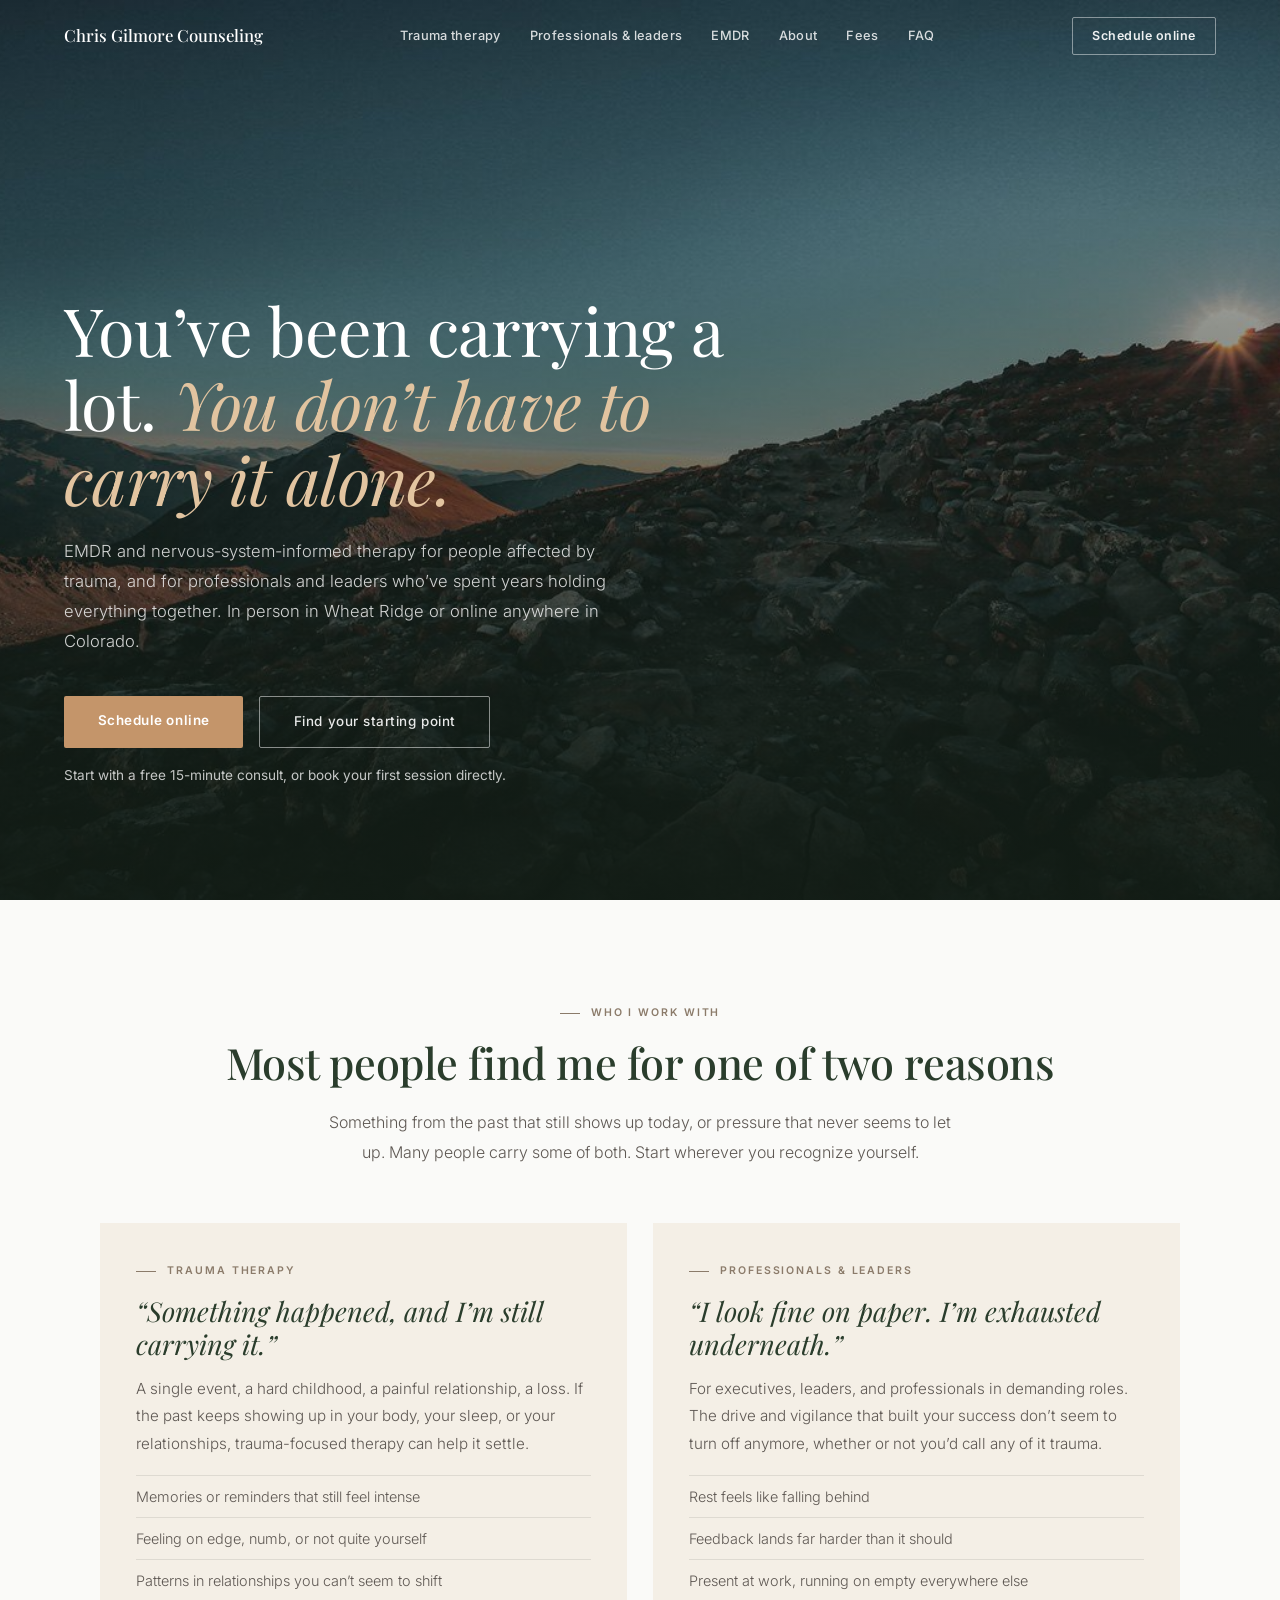
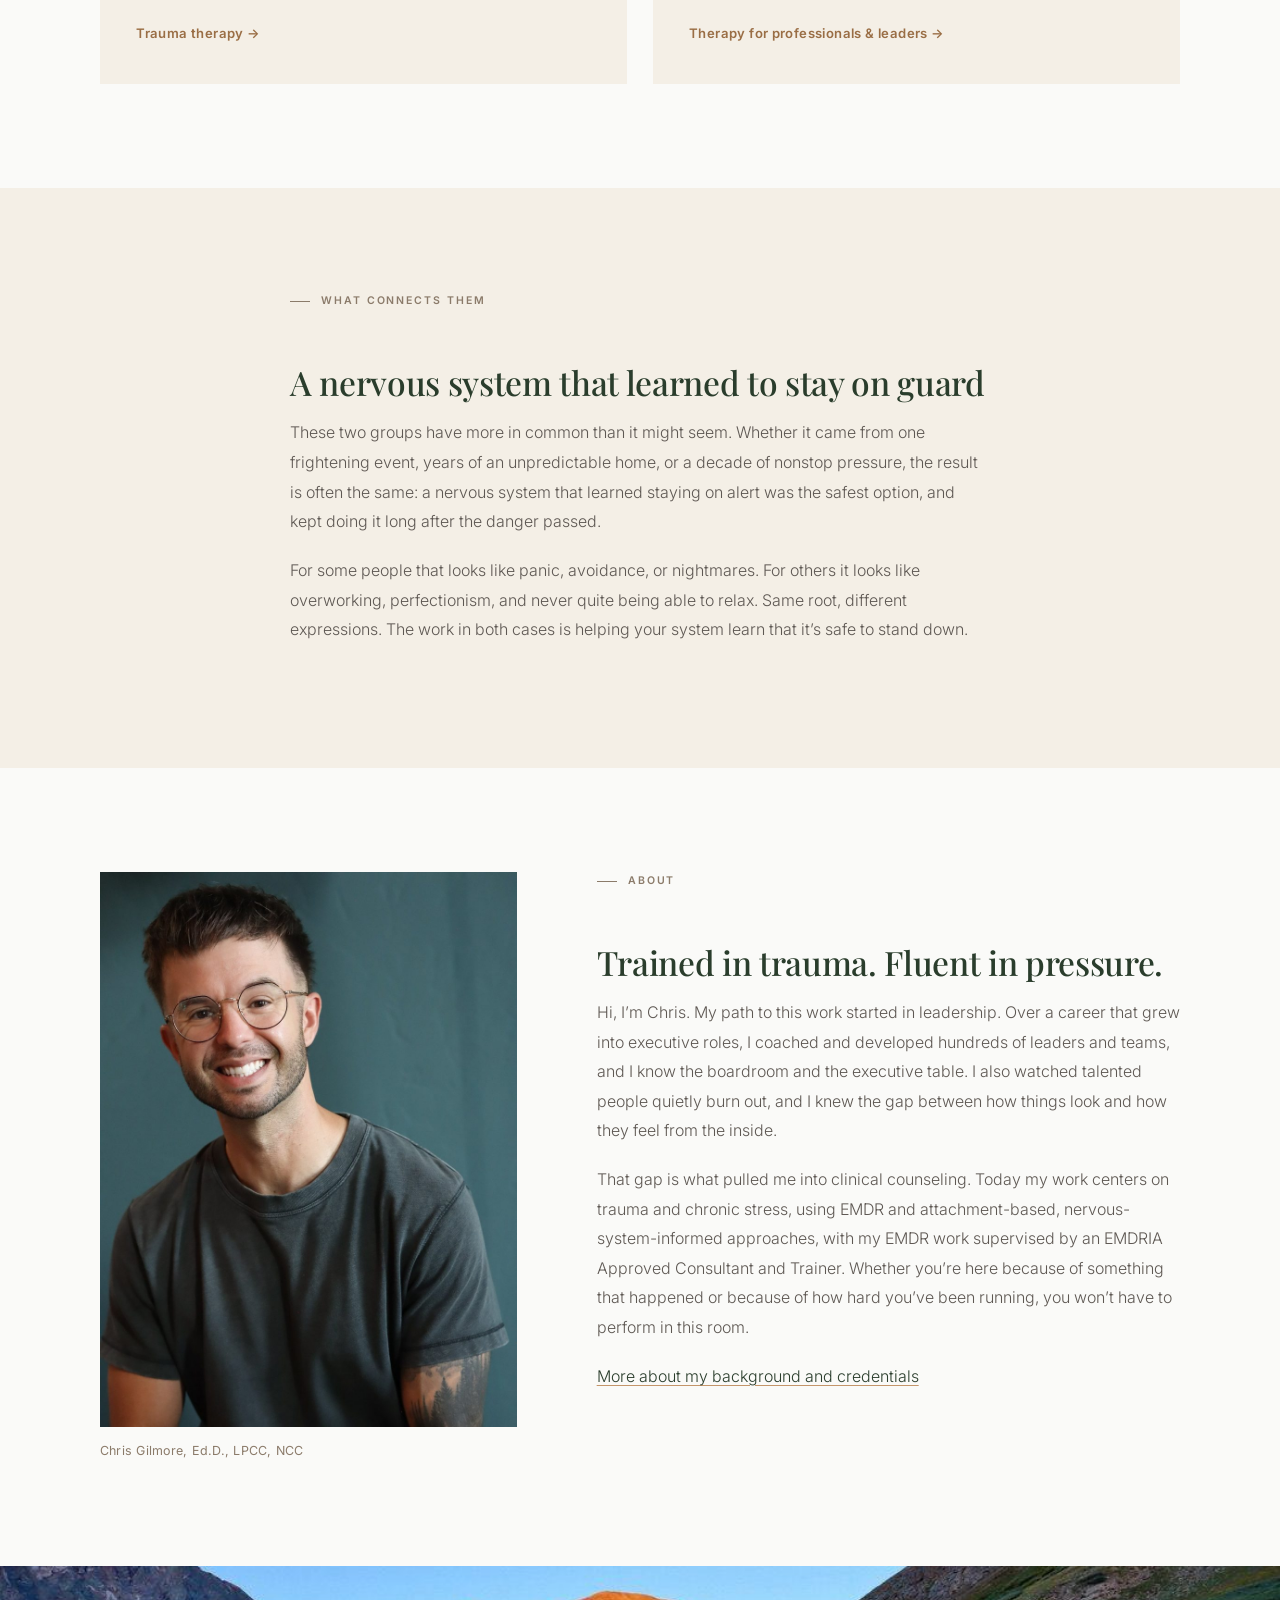
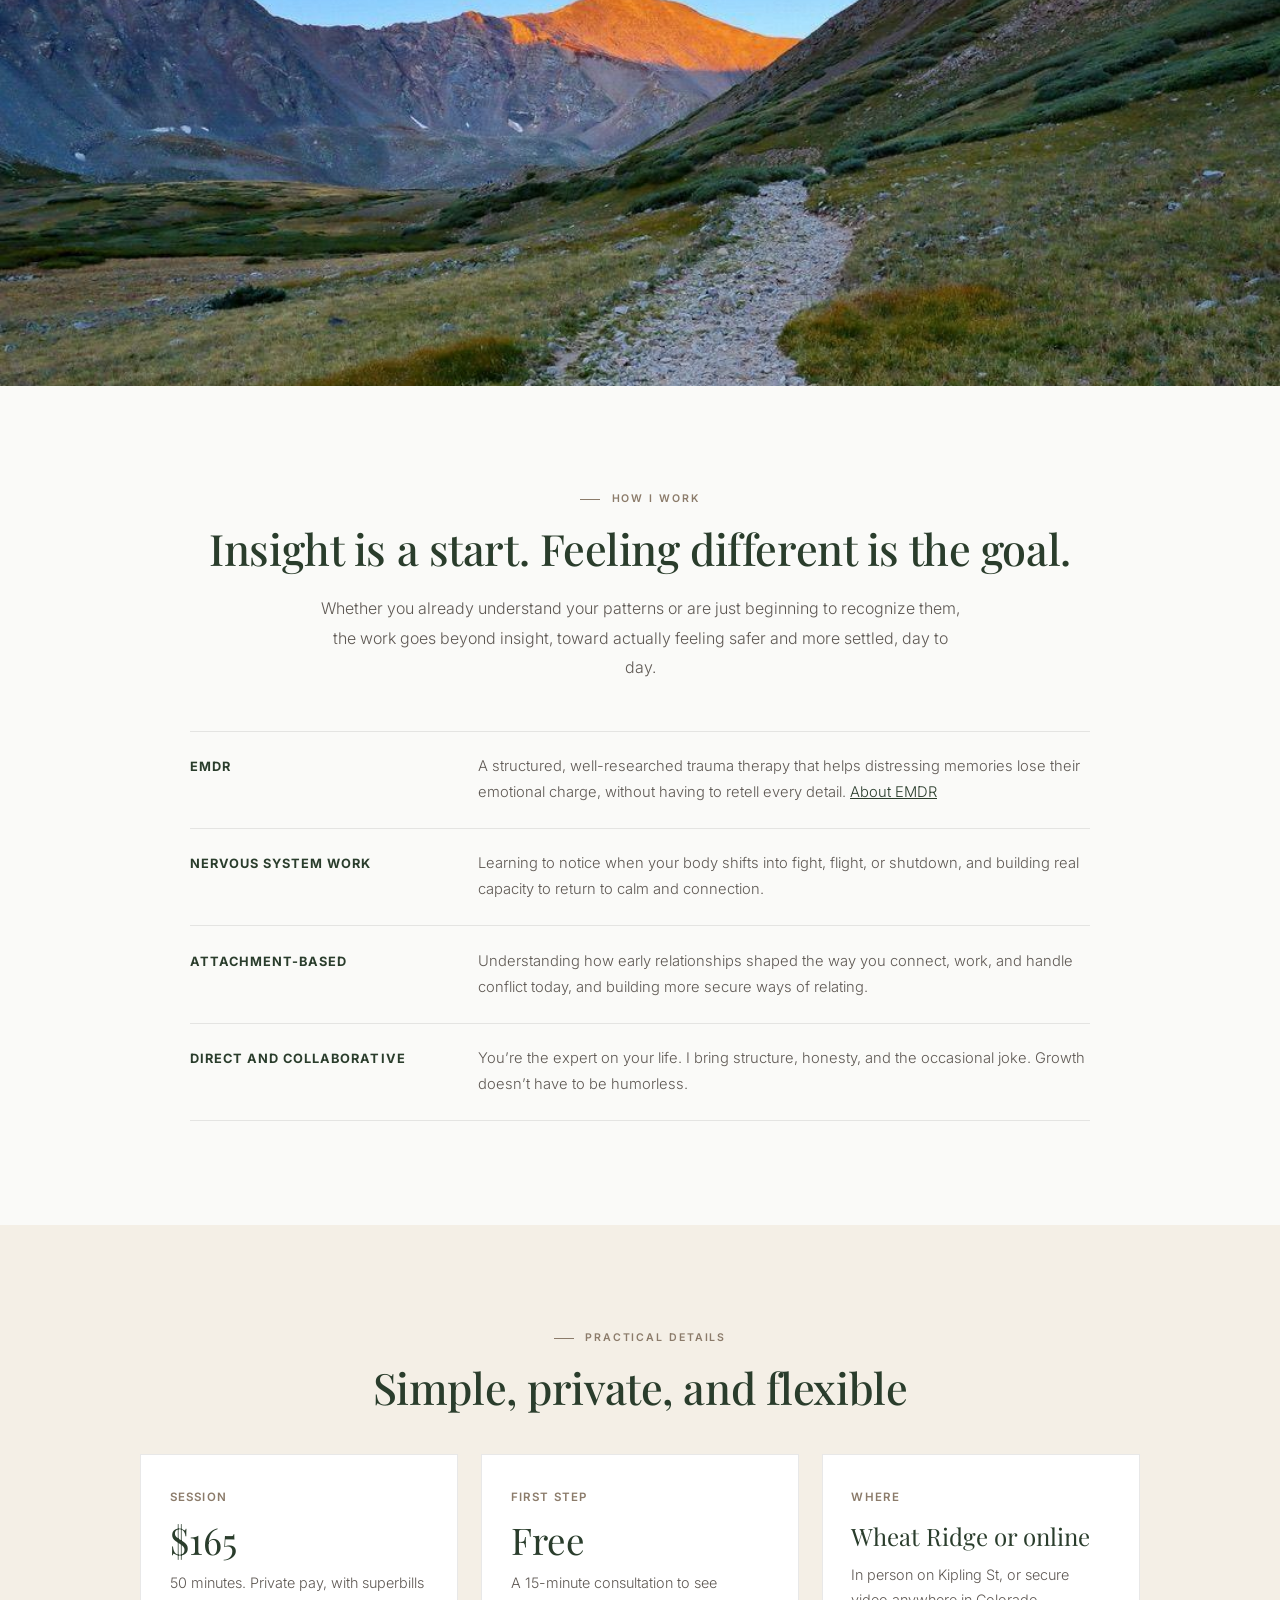
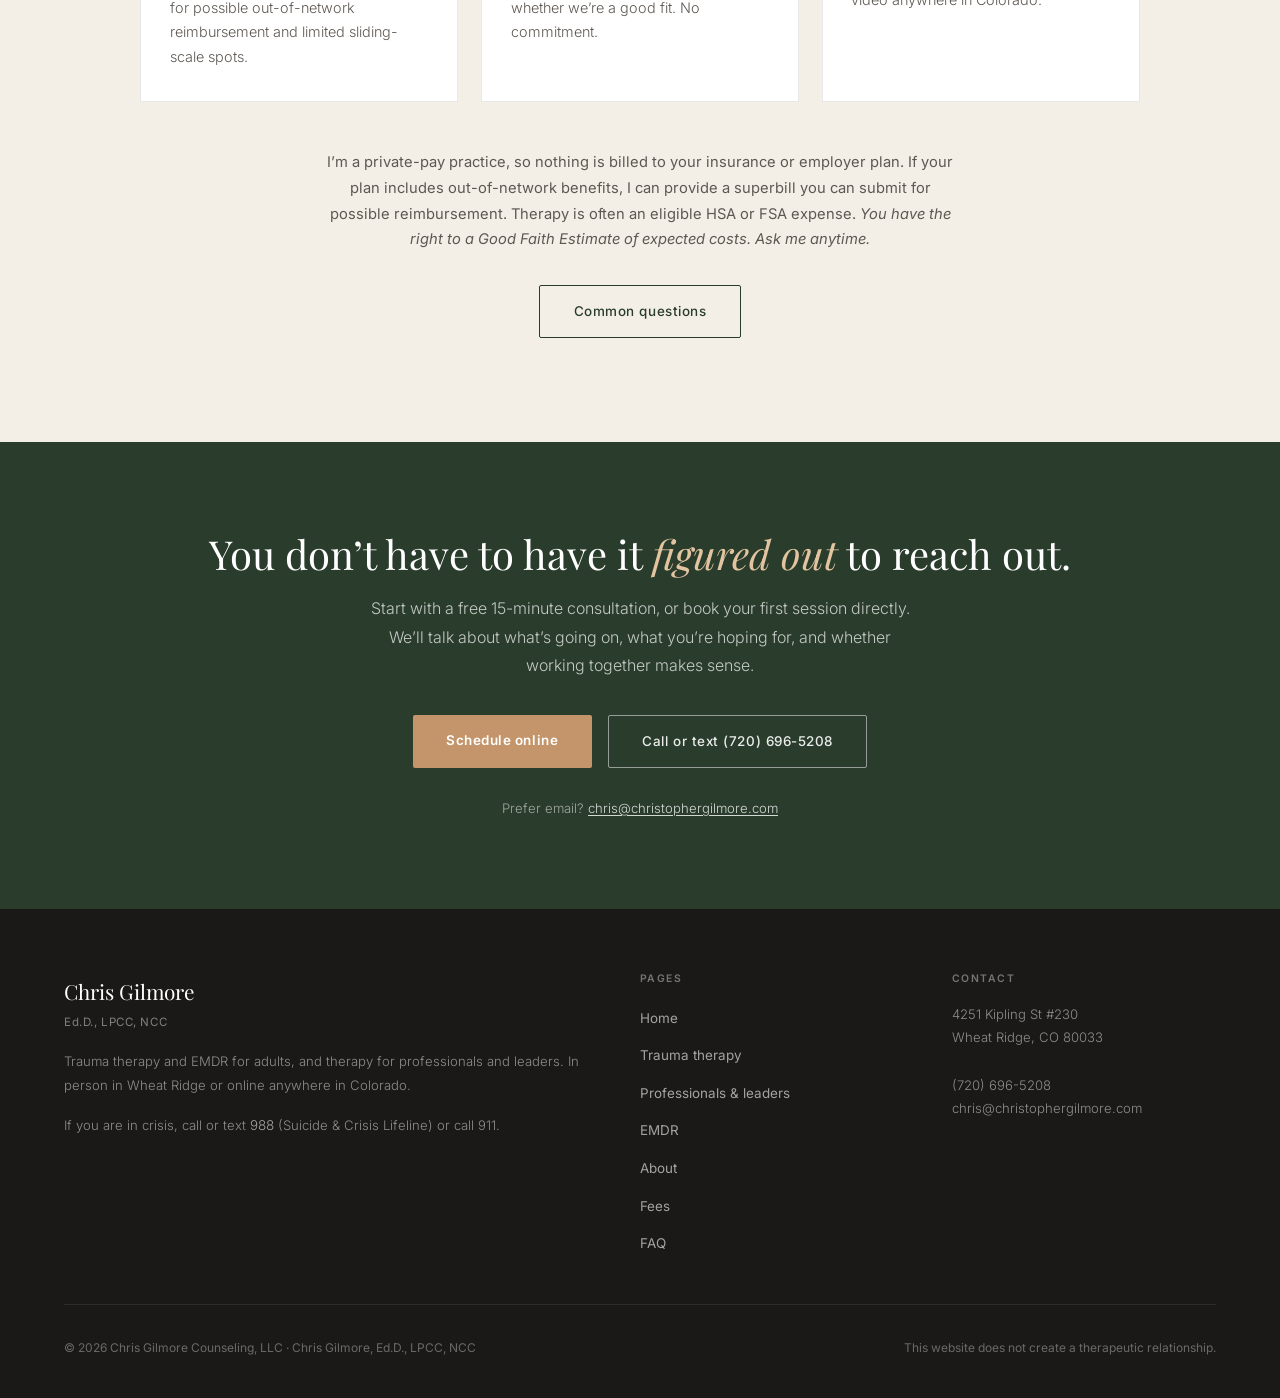
==== index.html @ 7161eb91 "Homepage: lead-in heading for the two paths, fold intro into About, move About up Co-Authored-By: Cl" ====
<!DOCTYPE html>
<html lang="en">
<head>
  <meta charset="UTF-8" />
  <meta name="viewport" content="width=device-width, initial-scale=1.0" />
  <title>Trauma and High-Achiever Therapy in Colorado | Chris Gilmore</title>
  <meta name="description" content="EMDR and trauma therapy for adults, plus therapy for high-achieving professionals facing burnout and high-functioning anxiety. In person in Wheat Ridge, telehealth across Colorado." />
  <link rel="canonical" href="https://christophergilmore.com/" />
  <meta name="robots" content="index, follow, max-image-preview:large" />
  <meta name="author" content="Chris Gilmore, Ed.D., LPCC, NCC" />
  <meta property="og:type" content="website" />
  <meta property="og:site_name" content="Chris Gilmore Counseling" />
  <meta property="og:url" content="https://christophergilmore.com/" />
  <meta property="og:title" content="Trauma-Informed Therapy in Wheat Ridge and Online" />
  <meta property="og:description" content="Therapy in Wheat Ridge and online across Colorado. Start with a free 15-minute consultation." />
  <meta property="og:image" content="https://christophergilmore.com/og-image.jpg?v=4" />
  <meta property="og:image:width" content="1200" />
  <meta property="og:image:height" content="630" />
  <meta property="og:image:alt" content="Colorado mountain ridge at sunrise with the words: A space to understand yourself more fully." />
  <meta name="twitter:card" content="summary_large_image" />
  <meta name="twitter:title" content="Trauma-Informed Therapy in Wheat Ridge and Online" />
  <meta name="twitter:description" content="Therapy in Wheat Ridge and online across Colorado. Start with a free 15-minute consultation." />
  <meta name="twitter:image" content="https://christophergilmore.com/og-image.jpg?v=4" />
  <link rel="alternate" type="text/plain" title="Plain-text summary for AI assistants" href="/llms.txt" />
  <script type="application/ld+json">
{
  "@context": "https://schema.org",
  "@graph": [
    {
      "@type": "WebSite",
      "@id": "https://christophergilmore.com/#website",
      "url": "https://christophergilmore.com/",
      "name": "Chris Gilmore, Ed.D., LPCC, NCC",
      "publisher": {
        "@id": "https://christophergilmore.com/#practice"
      }
    },
    {
      "@type": [
        "MedicalBusiness",
        "ProfessionalService"
      ],
      "@id": "https://christophergilmore.com/#practice",
      "name": "Chris Gilmore Counseling",
      "alternateName": "Chris Gilmore Counseling, LLC",
      "description": "Private-pay trauma therapy and EMDR for adults, and therapy for executives, leaders, and other professionals in demanding roles. In person in Wheat Ridge, Colorado, and online anywhere in Colorado.",
      "url": "https://christophergilmore.com/",
      "logo": "https://christophergilmore.com/og-image.jpg",
      "image": "https://christophergilmore.com/og-image.jpg",
      "telephone": "+17206965208",
      "email": "chris@christophergilmore.com",
      "priceRange": "$165 per 50-minute session",
      "currenciesAccepted": "USD",
      "address": {
        "@type": "PostalAddress",
        "streetAddress": "4251 Kipling St #230",
        "addressLocality": "Wheat Ridge",
        "addressRegion": "CO",
        "postalCode": "80033",
        "addressCountry": "US"
      },
      "areaServed": {
        "@type": "State",
        "name": "Colorado"
      },
      "founder": {
        "@id": "https://christophergilmore.com/#practitioner"
      },
      "employee": {
        "@id": "https://christophergilmore.com/#practitioner"
      },
      "availableService": [
        {
          "@type": "MedicalTherapy",
          "name": "EMDR therapy"
        },
        {
          "@type": "MedicalTherapy",
          "name": "Trauma-focused psychotherapy"
        },
        {
          "@type": "MedicalTherapy",
          "name": "Telehealth psychotherapy"
        }
      ]
    },
    {
      "@type": "Person",
      "@id": "https://christophergilmore.com/#practitioner",
      "name": "Chris Gilmore",
      "honorificSuffix": "Ed.D., LPCC, NCC",
      "jobTitle": "Licensed Professional Counselor Candidate",
      "description": "Colorado therapist offering trauma therapy and EMDR for adults, and therapy for high-achieving professionals facing burnout, high-functioning anxiety, and perfectionism. Attachment-based and nervous-system-informed.",
      "url": "https://christophergilmore.com/about/",
      "image": "https://christophergilmore.com/about-photo.jpg",
      "email": "mailto:chris@christophergilmore.com",
      "telephone": "+17206965208",
      "sameAs": [
        "https://www.psychologytoday.com/profile/1588260",
        "https://www.credly.com/badges/486993e9-2bfe-4efd-933d-dc13f2e16e3e/public_url"
      ],
      "hasCredential": [
        {
          "@type": "EducationalOccupationalCredential",
          "credentialCategory": "degree",
          "name": "Doctor of Education (Ed.D.), Educational Leadership"
        },
        {
          "@type": "EducationalOccupationalCredential",
          "credentialCategory": "degree",
          "name": "Master of Business Administration (MBA)"
        },
        {
          "@type": "EducationalOccupationalCredential",
          "credentialCategory": "degree",
          "name": "Master of Arts (M.A.), Clinical Mental Health Counseling"
        },
        {
          "@type": "EducationalOccupationalCredential",
          "credentialCategory": "degree",
          "name": "Bachelor of Arts (B.A.), Psychology"
        },
        {
          "@type": "EducationalOccupationalCredential",
          "credentialCategory": "license",
          "name": "Licensed Professional Counselor Candidate (LPCC)",
          "recognizedBy": {
            "@type": "Organization",
            "name": "Colorado State Board of Licensed Professional Counselor Examiners"
          }
        },
        {
          "@type": "EducationalOccupationalCredential",
          "credentialCategory": "certification",
          "name": "National Certified Counselor (NCC)",
          "recognizedBy": {
            "@type": "Organization",
            "name": "National Board for Certified Counselors"
          }
        }
      ],
      "knowsAbout": [
        "Trauma therapy",
        "EMDR therapy",
        "Complex trauma",
        "Burnout",
        "High-functioning anxiety",
        "Perfectionism",
        "Executive stress",
        "Attachment theory",
        "Nervous system regulation",
        "Nervous system regulation"
      ],
      "worksFor": {
        "@id": "https://christophergilmore.com/#practice"
      }
    },
    {
      "@type": "WebPage",
      "@id": "https://christophergilmore.com/#webpage",
      "url": "https://christophergilmore.com/",
      "name": "Trauma and High-Achiever Therapy in Colorado | Chris Gilmore",
      "description": "EMDR and trauma therapy for adults, plus therapy for high-achieving professionals facing burnout and high-functioning anxiety. In person in Wheat Ridge, telehealth across Colorado.",
      "isPartOf": {
        "@id": "https://christophergilmore.com/#website"
      },
      "about": {
        "@id": "https://christophergilmore.com/#practice"
      },
      "author": {
        "@id": "https://christophergilmore.com/#practitioner"
      },
      "reviewedBy": {
        "@id": "https://christophergilmore.com/#practitioner"
      },
      "lastReviewed": "2026-10-20",
      "dateModified": "2026-10-20",
      "inLanguage": "en-US"
    }
  ]
}
  </script>
  <link rel="preconnect" href="https://fonts.googleapis.com" />
  <link rel="preconnect" href="https://fonts.gstatic.com" crossorigin />
  <link href="https://fonts.googleapis.com/css2?family=Playfair+Display:ital,wght@0,400;0,500;1,400&family=Inter:wght@300;400;500;600;700&display=swap" rel="stylesheet" />
  <link rel="stylesheet" href="/styles.css?v=3" />
<!-- Google tag (gtag.js) -->
<script async src="https://www.googletagmanager.com/gtag/js?id=G-8GF17G078T"></script>
<script>
  window.dataLayer = window.dataLayer || [];
  function gtag(){dataLayer.push(arguments);}
  gtag('js', new Date());
  gtag('config', 'G-8GF17G078T', { allow_google_signals: false, allow_ad_personalization_signals: false });
  // Inquiry click tracking: booking, call, text, email (no personal data is sent)
  document.addEventListener('click', function (e) {
    var a = e.target.closest && e.target.closest('a[href]');
    if (!a) return;
    var h = a.getAttribute('href') || '', method = null;
    if (h.indexOf('clientsecure.me') !== -1) method = 'booking_request';
    else if (h.indexOf('tel:') === 0 && h !== 'tel:988' && h !== 'tel:911') method = 'call';
    else if (h.indexOf('sms:') === 0) method = 'text';
    else if (h.indexOf('mailto:') === 0) method = 'email';
    if (method) gtag('event', 'generate_lead', { method: method, page_path: location.pathname, transport_type: 'beacon' });
  });
</script>
</head>
<body>
<a class="skip" href="#main">Skip to content</a>
<div class="mobile-nav" id="mobile-nav" role="dialog" aria-label="Menu">
  <button class="mob-close" onclick="toggleMenu()" aria-label="Close menu">&times;</button>
  <a href="/">Home</a>
  <a href="/trauma-therapy/">Trauma therapy</a>
  <a href="/therapy-for-high-achievers/">Professionals &amp; leaders</a>
  <a href="/emdr-therapy/">EMDR</a>
  <a href="/about/">About</a>
  <a href="/faq/#fees">Fees</a>
  <a href="/faq/">FAQ</a>
  <a href="https://christopher-gilmore.clientsecure.me/request" class="mob-cta" target="_blank" rel="noopener">Schedule online</a>
  <a href="tel:+17206965208" class="mob-call">Call or text (720) 696-5208</a>
</div>
<nav class="site-nav clear" id="site-nav" aria-label="Main">
  <a href="/" class="nav-brand">
    <span class="name">Chris Gilmore Counseling</span>
  </a>
  <ul class="nav-links">
    <li><a href="/trauma-therapy/">Trauma therapy</a></li>
    <li><a href="/therapy-for-high-achievers/">Professionals &amp; leaders</a></li>
    <li><a href="/emdr-therapy/">EMDR</a></li>
    <li><a href="/about/">About</a></li>
    <li><a href="/faq/#fees">Fees</a></li>
    <li><a href="/faq/">FAQ</a></li>
  </ul>
  <a href="https://christopher-gilmore.clientsecure.me/request" class="nav-cta" target="_blank" rel="noopener">Schedule online</a>
  <button class="hamburger" onclick="toggleMenu()" aria-label="Open menu"><span></span><span></span><span></span></button>
</nav>

<header class="hero full">
  <div class="hero-bg" style="background-image:url('/hero-bg.jpg')"></div>
  <div class="hero-overlay"></div>
  <div class="hero-content">
    <h1>You&#8217;ve been carrying a lot. <em>You don&#8217;t have to carry it alone.</em></h1>
    <p class="lede">EMDR and nervous-system-informed therapy for people affected by trauma, and for professionals and leaders who&#8217;ve spent years holding everything together. In person in Wheat Ridge or online anywhere in Colorado.</p>
    <div class="btns">
      <a href="https://christopher-gilmore.clientsecure.me/request" class="btn-primary" target="_blank" rel="noopener">Schedule online</a>
      <a href="#paths" class="btn-ghost">Find your starting point</a>
    </div>
    <p class="cta-note">Start with a free 15-minute consult, or book your first session directly.</p>
  </div>
</header>
<main id="main">

<section class="sec" id="paths">
  <div class="wrap">
    <div class="eyebrow center">Who I work with</div>
    <h2 class="sec-title center">Most people find me for one of two reasons</h2>
    <p class="sec-lead center" style="margin-bottom:3.5rem">Something from the past that still shows up today, or pressure that never seems to let up. Many people carry some of both. Start wherever you recognize yourself.</p>
    <div class="paths">
      <a class="path" href="/trauma-therapy/">
        <div class="eyebrow">Trauma therapy</div>
        <h2>&#8220;Something happened, and I&#8217;m still carrying it.&#8221;</h2>
        <p>A single event, a hard childhood, a painful relationship, a loss. If the past keeps showing up in your body, your sleep, or your relationships, trauma-focused therapy can help it settle.</p>
        <ul>
          <li>Memories or reminders that still feel intense</li>
          <li>Feeling on edge, numb, or not quite yourself</li>
          <li>Patterns in relationships you can&#8217;t seem to shift</li>
        </ul>
        <span class="more">Trauma therapy &rarr;</span>
      </a>
      <a class="path" href="/therapy-for-high-achievers/">
        <div class="eyebrow">Professionals &amp; leaders</div>
        <h2>&#8220;I look fine on paper. I&#8217;m exhausted underneath.&#8221;</h2>
        <p>For executives, leaders, and professionals in demanding roles. The drive and vigilance that built your success don&#8217;t seem to turn off anymore, whether or not you&#8217;d call any of it trauma.</p>
        <ul>
          <li>Rest feels like falling behind</li>
          <li>Feedback lands far harder than it should</li>
          <li>Present at work, running on empty everywhere else</li>
        </ul>
        <span class="more">Therapy for professionals &amp; leaders &rarr;</span>
      </a>
    </div>
  </div>
</section>

<section class="sec cream">
  <div class="prose">
    <div class="eyebrow">What connects them</div>
    <h2>A nervous system that learned to stay on guard</h2>
    <p>These two groups have more in common than it might seem. Whether it came from one frightening event, years of an unpredictable home, or a decade of nonstop pressure, the result is often the same: a nervous system that learned staying on alert was the safest option, and kept doing it long after the danger passed.</p>
    <p>For some people that looks like panic, avoidance, or nightmares. For others it looks like overworking, perfectionism, and never quite being able to relax. Same root, different expressions. The work in both cases is helping your system learn that it&#8217;s safe to stand down.</p>
  </div>
</section>

<section class="sec">
  <div class="split">
    <figure class="photo"><img src="/about-photo.jpg" alt="Chris Gilmore, Ed.D., LPCC, NCC" /><figcaption>Chris Gilmore, Ed.D., LPCC, NCC</figcaption></figure>
    <div class="prose" style="margin:0">
      <div class="eyebrow">About</div>
      <h2>Trained in trauma. Fluent in pressure.</h2>
      <p>Hi, I&#8217;m Chris. My path to this work started in leadership. Over a career that grew into executive roles, I coached and developed hundreds of leaders and teams, and I know the boardroom and the executive table. I also watched talented people quietly burn out, and I knew the gap between how things look and how they feel from the inside.</p>
      <p>That gap is what pulled me into clinical counseling. Today my work centers on trauma and chronic stress, using EMDR and attachment-based, nervous-system-informed approaches, with my EMDR work supervised by an EMDRIA Approved Consultant and Trainer. Whether you&#8217;re here because of something that happened or because of how hard you&#8217;ve been running, you won&#8217;t have to perform in this room.</p>
      <p><a href="/about/">More about my background and credentials</a></p>
    </div>
  </div>
</section>

<div class="photo-break"><img src="/photo-break-1.jpg" alt="Mountain trail at sunrise in Colorado" loading="lazy" /></div>

<section class="sec">
  <div class="wrap">
    <div class="eyebrow center">How I work</div>
    <h2 class="sec-title center">Insight is a start. Feeling different is the goal.</h2>
    <p class="sec-lead center">Whether you already understand your patterns or are just beginning to recognize them, the work goes beyond insight, toward actually feeling safer and more settled, day to day.</p>
    <div class="rows">
      <div class="row"><h3>EMDR</h3><p>A structured, well-researched trauma therapy that helps distressing memories lose their emotional charge, without having to retell every detail. <a href="/emdr-therapy/" style="color:var(--forest);text-decoration:underline">About EMDR</a></p></div>
      <div class="row"><h3>Nervous system work</h3><p>Learning to notice when your body shifts into fight, flight, or shutdown, and building real capacity to return to calm and connection.</p></div>
      <div class="row"><h3>Attachment-based</h3><p>Understanding how early relationships shaped the way you connect, work, and handle conflict today, and building more secure ways of relating.</p></div>
      <div class="row"><h3>Direct and collaborative</h3><p>You&#8217;re the expert on your life. I bring structure, honesty, and the occasional joke. Growth doesn&#8217;t have to be humorless.</p></div>
    </div>
  </div>
</section>


<section class="sec cream">
  <div class="wrap">
    <div class="eyebrow center">Practical details</div>
    <h2 class="sec-title center">Simple, private, and flexible</h2>
    <div class="fee-grid" style="margin-top:2.5rem">
      <div class="fee"><div class="lbl">Session</div><div class="amt">$165</div><p>50 minutes. Private pay, with superbills for possible out-of-network reimbursement and limited sliding-scale spots.</p></div>
      <div class="fee"><div class="lbl">First step</div><div class="amt">Free</div><p>A 15-minute consultation to see whether we&#8217;re a good fit. No commitment.</p></div>
      <div class="fee"><div class="lbl">Where</div><div class="amt" style="font-size:1.5rem;line-height:1.35">Wheat Ridge or online</div><p>In person on Kipling St, or secure video anywhere in Colorado.</p></div>
    </div>
    <p class="fee-note">I&#8217;m a private-pay practice, so nothing is billed to your insurance or employer plan. If your plan includes out-of-network benefits, I can provide a superbill you can submit for possible reimbursement. Therapy is often an eligible HSA or FSA expense. <em>You have the right to a Good Faith Estimate of expected costs. Ask me anytime.</em></p>
    <p style="text-align:center"><a href="/faq/" class="btn-ghost dk">Common questions</a></p>
  </div>
</section>
</main>
<section class="cta-band" aria-labelledby="cta-h">
  <h2 id="cta-h">You don&#8217;t have to have it <em>figured out</em> to reach out.</h2>
  <p>Start with a free 15-minute consultation, or book your first session directly. We&#8217;ll talk about what&#8217;s going on, what you&#8217;re hoping for, and whether working together makes sense.</p>
  <div class="btns">
    <a href="https://christopher-gilmore.clientsecure.me/request" class="btn-primary" target="_blank" rel="noopener">Schedule online</a>
    <a href="tel:+17206965208" class="btn-ghost">Call or text (720) 696-5208</a>
  </div>
  <p class="small">Prefer email? <a href="mailto:chris@christophergilmore.com">chris@christophergilmore.com</a></p>
</section>
<footer>
  <div class="footer-grid">
    <div>
      <div class="footer-name">Chris Gilmore</div>
      <div class="footer-cred">Ed.D., LPCC, NCC</div>
      <p>Trauma therapy and EMDR for adults, and therapy for professionals and leaders. In person in Wheat Ridge or online anywhere in Colorado.</p>
      <p style="margin-top:1rem">If you are in crisis, call or text <a href="tel:988">988</a> (Suicide &amp; Crisis Lifeline) or call 911.</p>
    </div>
    <div>
      <h2>Pages</h2>
      <ul>
        <li><a href="/">Home</a></li>
        <li><a href="/trauma-therapy/">Trauma therapy</a></li>
        <li><a href="/therapy-for-high-achievers/">Professionals &amp; leaders</a></li>
        <li><a href="/emdr-therapy/">EMDR</a></li>
        <li><a href="/about/">About</a></li>
        <li><a href="/faq/#fees">Fees</a></li>
        <li><a href="/faq/">FAQ</a></li>
      </ul>
    </div>
    <div>
      <h2>Contact</h2>
      <address>
        4251 Kipling St #230<br>Wheat Ridge, CO 80033<br><br>
        <a href="tel:+17206965208">(720) 696-5208</a><br>
        <a href="mailto:chris@christophergilmore.com">chris@christophergilmore.com</a>
      </address>
    </div>
  </div>
  <div class="footer-bottom">
    <span>&copy; 2026 Chris Gilmore Counseling, LLC &middot; Chris Gilmore, Ed.D., LPCC, NCC</span>
    <span>This website does not create a therapeutic relationship.</span>
  </div>
</footer>
<script>
  (function () {
    var nav = document.getElementById('site-nav');
    function setNav() { nav.className = 'site-nav ' + (window.scrollY > 60 ? 'solid' : 'clear'); }
    window.addEventListener('scroll', setNav, { passive: true }); setNav();
  })();
  function toggleMenu() {
    var m = document.getElementById('mobile-nav');
    m.classList.toggle('open');
    document.body.style.overflow = m.classList.contains('open') ? 'hidden' : '';
  }
</script>
</body>
</html>
---- styles.css ----
*, *::before, *::after { box-sizing: border-box; margin: 0; padding: 0; }

:root {
  --ink:    #1A1917;
  --mid:    #5E5853;
  --soft:   #AEA8A1;
  --paper:  #FAFAF8;
  --cream:  #F4EFE6;
  --forest: #2A3D2C;
  --stone:  #8B7B6A;
  --gold:   #C4956A;
  --gold-dk:#9A6E45;
  --gold-lt:#E2C4A0;
  --line:   rgba(0,0,0,0.09);
  --nav-h:  72px;
  --ease:   .3s ease;
  --measure: 700px;
}

html { scroll-behavior: smooth; }
body {
  font-family: 'Inter', sans-serif;
  background: var(--paper);
  color: var(--ink);
  line-height: 1.75;
  -webkit-font-smoothing: antialiased;
}
h1,h2,h3,h4 { font-family: 'Playfair Display', serif; line-height: 1.2; font-weight: 500; }
a { color: inherit; text-decoration: none; }
img { display: block; max-width: 100%; }
section, [id] { scroll-margin-top: calc(var(--nav-h) + 1rem); }
.skip { position: absolute; left: -9999px; }
.skip:focus { left: 1rem; top: 1rem; z-index: 999; background: #fff; padding: .5rem 1rem; }

/* ── NAV ── */
nav.site-nav {
  position: fixed; top: 0; left: 0; right: 0; z-index: 200;
  height: var(--nav-h);
  display: flex; align-items: center; justify-content: space-between; gap: 1.5rem;
  padding: 0 5%;
  transition: background var(--ease), box-shadow var(--ease);
}
nav.site-nav.clear { background: transparent; }
nav.site-nav.solid { background: rgba(250,250,248,.96); backdrop-filter: blur(16px); box-shadow: 0 1px 0 var(--line); }
.nav-brand { display: flex; flex-direction: column; gap: 1px; }
.nav-brand .name { font-family: 'Playfair Display', serif; font-size: 1.05rem; font-weight: 500; color: #fff; transition: color var(--ease); }
.nav-brand .tag { font-size: .65rem; letter-spacing: .06em; color: rgba(255,255,255,.65); transition: color var(--ease); }
nav.solid .nav-brand .name { color: var(--forest); }
nav.solid .nav-brand .tag { color: var(--stone); }
.nav-links { display: flex; gap: 1.8rem; list-style: none; font-size: .8rem; font-weight: 500; letter-spacing: .03em; }
.nav-links a { color: rgba(255,255,255,.82); transition: color var(--ease); }
.nav-links a:hover, .nav-links a[aria-current="page"] { color: #fff; }
nav.solid .nav-links a { color: var(--mid); }
nav.solid .nav-links a:hover, nav.solid .nav-links a[aria-current="page"] { color: var(--forest); }
.nav-cta {
  font-size: .78rem; font-weight: 600; letter-spacing: .04em; white-space: nowrap;
  color: rgba(255,255,255,.92); border: 1px solid rgba(255,255,255,.45);
  padding: .45rem 1.2rem; border-radius: 2px;
  transition: background var(--ease), color var(--ease), border-color var(--ease);
}
.nav-cta:hover { background: rgba(255,255,255,.15); }
nav.solid .nav-cta { color: var(--forest); border-color: var(--forest); }
nav.solid .nav-cta:hover { background: var(--forest); color: #fff; }
.hamburger { display: none; flex-direction: column; gap: 5px; cursor: pointer; border: none; background: none; padding: 6px; }
.hamburger span { display: block; width: 22px; height: 1.5px; background: #fff; transition: background var(--ease); }
nav.solid .hamburger span { background: var(--ink); }

.mobile-nav {
  display: none; position: fixed; inset: 0; z-index: 300;
  background: var(--forest); flex-direction: column;
  align-items: center; justify-content: center; gap: 1.8rem;
}
.mobile-nav.open { display: flex; }
.mobile-nav a { font-family: 'Playfair Display', serif; font-size: 1.6rem; color: rgba(255,255,255,.92); }
.mobile-nav a.mob-cta { font-family: 'Inter', sans-serif; font-size: 1rem; font-weight: 500; color: var(--gold-lt); }
.mobile-nav a.mob-call { font-family: 'Inter', sans-serif; font-size: .95rem; color: rgba(255,255,255,.7); }
.mob-close { position: absolute; top: 1.2rem; right: 5%; font-size: 2rem; color: rgba(255,255,255,.6); background: none; border: none; cursor: pointer; line-height: 1; }

/* ── HEROES ── */
.hero { position: relative; display: flex; align-items: flex-end; overflow: hidden; background: var(--forest); }
.hero.full { min-height: 100vh; min-height: 100svh; }
.hero.page { min-height: 62vh; }
.hero-bg { position: absolute; inset: 0; background-size: cover; background-position: center 35%; }
.hero-overlay { position: absolute; inset: 0; background: linear-gradient(to top, rgba(18,28,20,.88) 0%, rgba(18,28,20,.55) 45%, rgba(18,28,20,.2) 100%); }
.hero-content { position: relative; z-index: 1; padding: calc(var(--nav-h) + 3rem) 5% 5.5rem; max-width: 860px; }
.hero.full .hero-content { padding-bottom: 7rem; }
.hero-label {
  font-size: .68rem; font-weight: 600; letter-spacing: .18em; text-transform: uppercase;
  color: var(--gold-lt); margin-bottom: 1.2rem; display: flex; align-items: center; gap: .8rem;
}
.hero-label::before { content: ''; width: 28px; height: 1px; background: var(--gold-lt); }
.hero h1 { font-size: clamp(2.4rem, 5.2vw, 4.2rem); color: #fff; font-weight: 400; line-height: 1.12; margin-bottom: 1.3rem; letter-spacing: -.01em; }
.hero.page h1 { font-size: clamp(2.1rem, 4.4vw, 3.4rem); }
.hero h1 em { font-style: italic; color: var(--gold-lt); }
.hero p.lede { font-size: 1.04rem; color: rgba(255,255,255,.8); max-width: 580px; margin-bottom: 2.4rem; line-height: 1.8; font-weight: 300; }
.hero.page p.lede { margin-bottom: 0; }
.btns { display: flex; gap: 1rem; flex-wrap: wrap; }
.btn-primary {
  display: inline-block; background: var(--gold); color: #fff; padding: .85rem 2.1rem;
  font-size: .84rem; font-weight: 600; letter-spacing: .04em; border-radius: 2px;
  transition: background var(--ease), transform var(--ease);
}
.btn-primary:hover { background: #b08050; transform: translateY(-1px); }
.btn-ghost {
  display: inline-block; border: 1px solid rgba(255,255,255,.5); color: rgba(255,255,255,.9);
  padding: .85rem 2.1rem; font-size: .84rem; font-weight: 500; border-radius: 2px; letter-spacing: .04em;
  transition: background var(--ease);
}
.btn-ghost:hover { background: rgba(255,255,255,.1); }
.btn-ghost.dk { border-color: var(--forest); color: var(--forest); }
.btn-ghost.dk:hover { background: var(--forest); color: #fff; }

.crumbs { font-size: .74rem; color: rgba(255,255,255,.6); margin-bottom: 1.4rem; letter-spacing: .02em; }
.crumbs a { text-decoration: underline; text-underline-offset: 2px; }
.crumbs a:hover { color: #fff; }

/* ── SECTIONS ── */
.sec { padding: 6.5rem 5%; }
.sec.cream { background: var(--cream); }
.sec.dark { background: var(--forest); color: #fff; }
.wrap { max-width: 1080px; margin: 0 auto; }
.narrow { max-width: var(--measure); margin: 0 auto; }
.eyebrow {
  font-size: .66rem; font-weight: 600; letter-spacing: .18em; text-transform: uppercase;
  color: var(--stone); display: flex; align-items: center; gap: .7rem; margin-bottom: .9rem;
}
.eyebrow::before { content: ''; width: 20px; height: 1px; background: currentColor; }
.eyebrow.center { justify-content: center; }
.dark .eyebrow { color: var(--gold-lt); }
.sec-title { font-size: clamp(1.9rem, 3.4vw, 2.7rem); color: var(--forest); margin-bottom: 1.2rem; letter-spacing: -.01em; }
.sec-title.center { text-align: center; }
.dark .sec-title { color: #fff; }
.sec-lead { font-size: 1rem; color: var(--mid); max-width: 640px; line-height: 1.85; font-weight: 300; margin-bottom: 3rem; }
.sec-lead.center { text-align: center; margin-left: auto; margin-right: auto; }
.dark .sec-lead { color: rgba(255,255,255,.72); }

/* Long-form prose */
.prose { max-width: var(--measure); margin: 0 auto; }
.prose h2 { font-size: clamp(1.6rem, 2.8vw, 2.1rem); color: var(--forest); margin: 3.2rem 0 1rem; letter-spacing: -.01em; }
.prose h2:first-child { margin-top: 0; }
.prose h3 { font-size: 1.22rem; color: var(--forest); margin: 2.2rem 0 .6rem; }
.prose p, .prose li { font-size: 1rem; color: var(--mid); line-height: 1.85; font-weight: 300; }
.prose p { margin-bottom: 1.2rem; }
.prose ul, .prose ol { margin: 0 0 1.4rem 1.2rem; }
.prose li { margin-bottom: .55rem; padding-left: .2rem; }
.prose li::marker { color: var(--gold); }
.prose strong { font-weight: 500; color: var(--ink); }
.prose a { color: var(--forest); text-decoration: underline; text-underline-offset: 3px; text-decoration-color: var(--gold); }
.prose a:hover { color: var(--gold-dk); }
.prose blockquote, .callout {
  margin: 2rem 0; padding: 1.6rem 1.9rem; background: var(--cream); border-left: 3px solid var(--gold);
  font-family: 'Playfair Display', serif; font-style: italic; font-size: 1.12rem; line-height: 1.7; color: var(--forest);
}
.cream .callout, .cream .prose blockquote { background: #fff; }
.answer {
  font-size: 1.05rem !important; color: var(--ink) !important; font-weight: 400 !important;
  border-top: 1px solid var(--line); border-bottom: 1px solid var(--line); padding: 1.2rem 0; margin-bottom: 1.8rem !important;
}
.byline { font-size: .8rem; color: var(--stone); margin-top: 3rem; padding-top: 1.4rem; border-top: 1px solid var(--line); line-height: 1.7; }
.byline a { color: var(--forest); text-decoration: underline; text-underline-offset: 2px; }

/* Signs / pattern list */
.rows { max-width: 900px; margin: 0 auto; }
.row {
  display: grid; grid-template-columns: 240px 1fr; gap: .6rem 3rem; padding: 1.4rem 0;
  border-bottom: 1px solid var(--line); align-items: baseline;
}
.row:first-child { border-top: 1px solid var(--line); }
.row h3 { font-family: 'Inter', sans-serif; font-size: .8rem; font-weight: 700; letter-spacing: .08em; text-transform: uppercase; color: var(--forest); }
.row p { font-size: .92rem; color: var(--mid); line-height: 1.75; font-weight: 300; }
.dark .row { border-color: rgba(255,255,255,.15); }
.dark .row h3 { color: rgba(255,255,255,.92); }
.dark .row p { color: rgba(255,255,255,.66); }

/* Cards (internal links) */
.cards { display: grid; grid-template-columns: repeat(3, minmax(0,1fr)); gap: 1.4rem; max-width: 1080px; margin: 0 auto; }
.card {
  display: flex; flex-direction: column; gap: .7rem; padding: 2rem 1.8rem; background: #fff;
  border: 1px solid var(--line); transition: border-color var(--ease), transform var(--ease);
}
.card:hover { border-color: var(--forest); transform: translateY(-2px); }
.card h3 { font-size: 1.25rem; color: var(--forest); }
.card p { font-size: .9rem; color: var(--mid); line-height: 1.7; font-weight: 300; flex: 1; }
.card .more { font-size: .78rem; font-weight: 600; color: var(--gold-dk); letter-spacing: .03em; }

/* Two-column split */
.split { display: grid; grid-template-columns: 5fr 7fr; gap: 5rem; align-items: start; max-width: 1080px; margin: 0 auto; }
.split .photo { position: sticky; top: calc(var(--nav-h) + 2rem); }
.split .photo img { width: 100%; aspect-ratio: 3/4; object-fit: cover; object-position: center top; }
.split .photo figcaption { font-size: .78rem; color: var(--stone); margin-top: .8rem; letter-spacing: .02em; }

.creds { list-style: none; margin: 2rem 0 0; padding: 0; }
.creds li { display: flex; gap: 1rem; align-items: baseline; padding: .75rem 0; border-bottom: 1px solid var(--line); font-size: .9rem; color: var(--mid); }
.creds li:first-child { border-top: 1px solid var(--line); }
.creds li::before { content: ''; width: 4px; height: 4px; border-radius: 50%; background: var(--gold); flex-shrink: 0; transform: translateY(-2px); }
.badges { display: flex; flex-wrap: wrap; gap: .8rem; margin-top: 1.6rem; }
.badge { display: inline-flex; align-items: center; gap: .6rem; padding: .45rem 1rem; border: 1px solid var(--line); font-size: .8rem; color: var(--mid); }
.badge:hover { border-color: var(--forest); color: var(--forest); }
.badge img { width: 34px; height: 34px; border-radius: 3px; }

.sup-grid { display: grid; grid-template-columns: 1fr 1fr; gap: 3rem; max-width: 1000px; margin: 3rem auto 0; }
.sup-card { border-top: 1px solid var(--line); padding-top: 1.8rem; }
.sup-head { display: flex; align-items: center; gap: 1.1rem; margin-bottom: 1rem; }
.sup-head img { width: 60px; height: 60px; border-radius: 50%; object-fit: cover; object-position: center top; border: 1px solid var(--line); }
.sup-name { font-family: 'Playfair Display', serif; font-size: 1.05rem; color: var(--forest); }
.sup-role { font-size: .74rem; color: var(--stone); letter-spacing: .03em; }
.sup-card p { font-size: .9rem; color: var(--mid); line-height: 1.78; font-weight: 300; }

/* Photo break */
.photo-break { height: 420px; overflow: hidden; }
.photo-break img { width: 100%; height: 100%; object-fit: cover; }

/* Fees */
.fee-grid { display: grid; grid-template-columns: repeat(3, minmax(0,1fr)); gap: 1.4rem; max-width: 1000px; margin: 0 auto 3rem; }
.fee { background: #fff; border: 1px solid var(--line); padding: 2rem 1.8rem; }
.fee .amt { font-family: 'Playfair Display', serif; font-size: 2.3rem; color: var(--forest); line-height: 1.1; }
.fee .lbl { font-size: .72rem; font-weight: 600; letter-spacing: .1em; text-transform: uppercase; color: var(--stone); margin-bottom: .8rem; }
.fee p { font-size: .9rem; color: var(--mid); margin-top: .7rem; line-height: 1.7; font-weight: 300; }

/* FAQ */
.faq { max-width: 760px; margin: 0 auto; }
.faq-group { font-size: .7rem; font-weight: 600; letter-spacing: .16em; text-transform: uppercase; color: var(--stone); margin: 3rem 0 .8rem; }
.faq-group:first-child { margin-top: 0; }
.faq details { border-bottom: 1px solid var(--line); }
.faq details:first-of-type { border-top: 1px solid var(--line); }
.faq summary {
  list-style: none; cursor: pointer; display: flex; justify-content: space-between; align-items: center; gap: 2rem;
  padding: 1.35rem 0; font-family: 'Playfair Display', serif; font-size: 1.06rem; color: var(--forest);
}
.faq summary::-webkit-details-marker { display: none; }
.faq summary::after { content: '+'; font-family: 'Inter', sans-serif; color: var(--soft); transition: transform var(--ease); flex-shrink: 0; }
.faq details[open] summary::after { transform: rotate(45deg); color: var(--forest); }
.faq summary:hover { color: var(--stone); }
.faq .a { padding: 0 0 1.4rem; }
.faq .a p { font-size: .95rem; color: var(--mid); line-height: 1.82; font-weight: 300; }
.faq .a p + p { margin-top: .8rem; }
.faq .a a { color: var(--forest); text-decoration: underline; text-underline-offset: 2px; }

/* CTA band */
.cta-band { background: var(--forest); padding: 5.5rem 5%; text-align: center; }
.cta-band h2 { color: #fff; font-size: clamp(1.8rem, 3.2vw, 2.5rem); font-weight: 400; margin-bottom: 1rem; }
.cta-band h2 em { color: var(--gold-lt); }
.cta-band p { color: rgba(255,255,255,.72); max-width: 560px; margin: 0 auto 2.2rem; font-weight: 300; line-height: 1.8; }
.cta-band .btns { justify-content: center; }
.cta-band .small { font-size: .82rem; color: rgba(255,255,255,.55); margin: 1.8rem auto 0; }
.cta-band .small a { text-decoration: underline; text-underline-offset: 2px; color: rgba(255,255,255,.8); }

/* Footer */
footer { background: var(--ink); padding: 4rem 5% 2.5rem; }
.footer-grid { display: grid; grid-template-columns: 2fr 1fr 1fr; gap: 3rem; padding-bottom: 3rem; border-bottom: 1px solid rgba(255,255,255,.08); max-width: 1180px; margin: 0 auto; }
.footer-name { font-family: 'Playfair Display', serif; font-size: 1.3rem; color: #fff; }
.footer-cred { font-size: .72rem; color: rgba(255,255,255,.45); letter-spacing: .05em; margin: .2rem 0 1.1rem; }
footer p, footer address { font-size: .82rem; color: rgba(255,255,255,.5); line-height: 1.8; font-weight: 300; font-style: normal; }
footer h2 { font-family: 'Inter', sans-serif; font-size: .65rem; font-weight: 600; letter-spacing: .14em; text-transform: uppercase; color: rgba(255,255,255,.4); margin-bottom: 1.1rem; }
footer ul { list-style: none; display: flex; flex-direction: column; gap: .6rem; }
footer li a, footer p a { font-size: .84rem; color: rgba(255,255,255,.6); transition: color var(--ease); }
footer li a:hover, footer p a:hover { color: #fff; }
.footer-bottom { max-width: 1180px; margin: 0 auto; padding-top: 2rem; display: flex; justify-content: space-between; gap: 1rem; font-size: .75rem; color: rgba(255,255,255,.35); }

@media (max-width: 1024px) {
  .nav-links { gap: 1.2rem; }
  .cards, .fee-grid { grid-template-columns: 1fr 1fr; }
  .split { gap: 3rem; }
}
@media (max-width: 860px) {
  :root { --nav-h: 62px; }
  .nav-links, .nav-cta { display: none; }
  .hamburger { display: flex; }
  .split { grid-template-columns: 1fr; }
  .split .photo { position: static; max-width: 380px; }
  .sup-grid, .footer-grid { grid-template-columns: 1fr; gap: 2.2rem; }
  .footer-bottom { flex-direction: column; text-align: center; }
  .photo-break { height: 260px; }
}
@media (max-width: 640px) {
  .sec { padding: 4.5rem 5%; }
  .cards, .fee-grid { grid-template-columns: 1fr; }
  .row { grid-template-columns: 1fr; gap: .3rem; padding: 1.2rem 0; }
  .hero.page { min-height: 56vh; }
  .hero-content { padding-bottom: 3.5rem; }
  .hero.full .hero-content { padding-bottom: 4.5rem; }
}

/* Two audience paths on the homepage */
.paths { display: grid; grid-template-columns: 1fr 1fr; gap: 1.6rem; max-width: 1080px; margin: 0 auto; }
.path {
  display: flex; flex-direction: column; gap: .9rem; padding: 2.4rem 2.2rem; background: var(--cream);
  border: 1px solid transparent; transition: border-color var(--ease), transform var(--ease);
}
.path:hover { border-color: var(--forest); transform: translateY(-2px); }
.path .eyebrow { margin-bottom: 0; }
.path h2 { font-size: clamp(1.35rem, 2.2vw, 1.7rem); color: var(--forest); font-weight: 400; font-style: italic; }
.path p { font-size: .95rem; color: var(--mid); line-height: 1.8; font-weight: 300; }
.path ul { list-style: none; margin: .2rem 0 .4rem; padding: 0; }
.path li { font-size: .9rem; color: var(--mid); padding: .5rem 0; border-top: 1px solid var(--line); font-weight: 300; }
.path .more { margin-top: auto; font-size: .82rem; font-weight: 600; color: var(--gold-dk); letter-spacing: .03em; }
@media (max-width: 760px) { .paths { grid-template-columns: 1fr; } .path { padding: 2rem 1.6rem; } }

/* CTA helper line and fee note */
.cta-note { margin-top: 1rem; font-size: .85rem; color: rgba(255,255,255,.75); }
.fee-note { max-width: 640px; margin: 0 auto 2rem; text-align: center; font-size: .92rem; line-height: 1.75; color: var(--mid); }
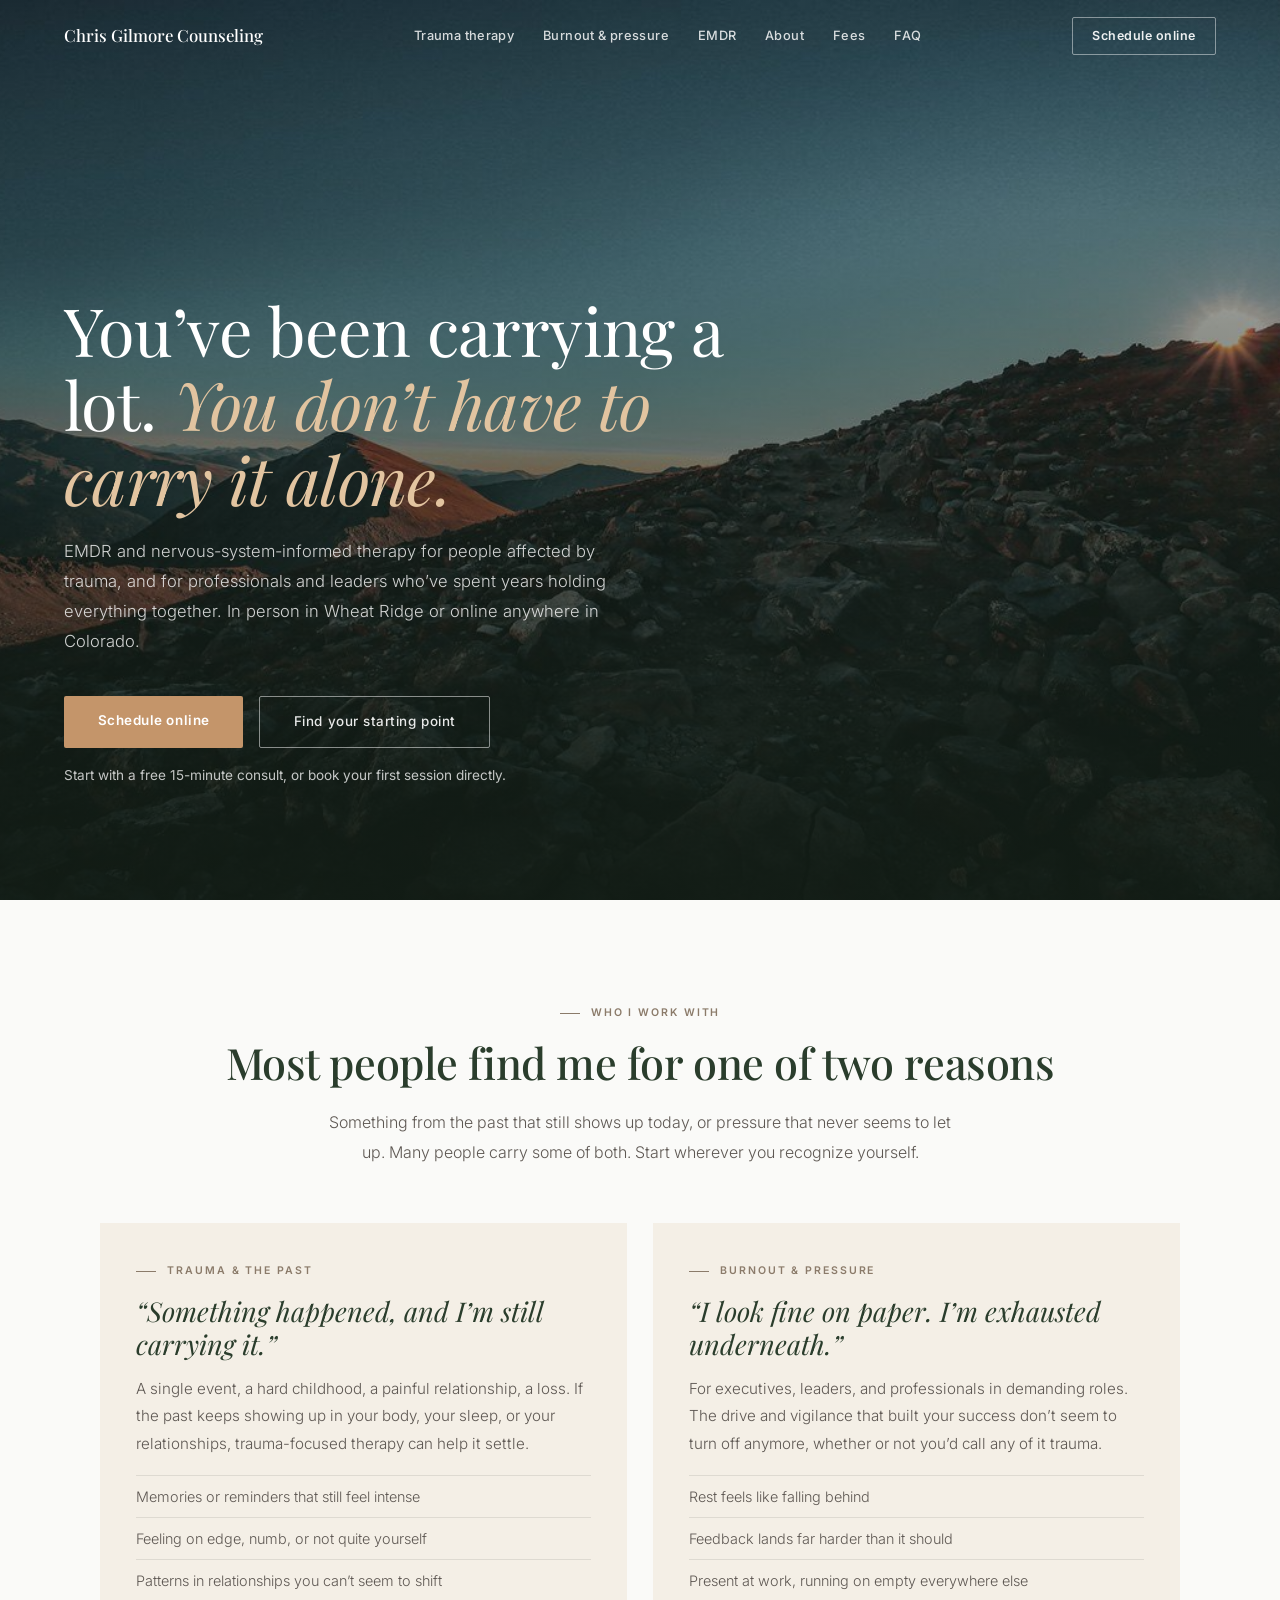
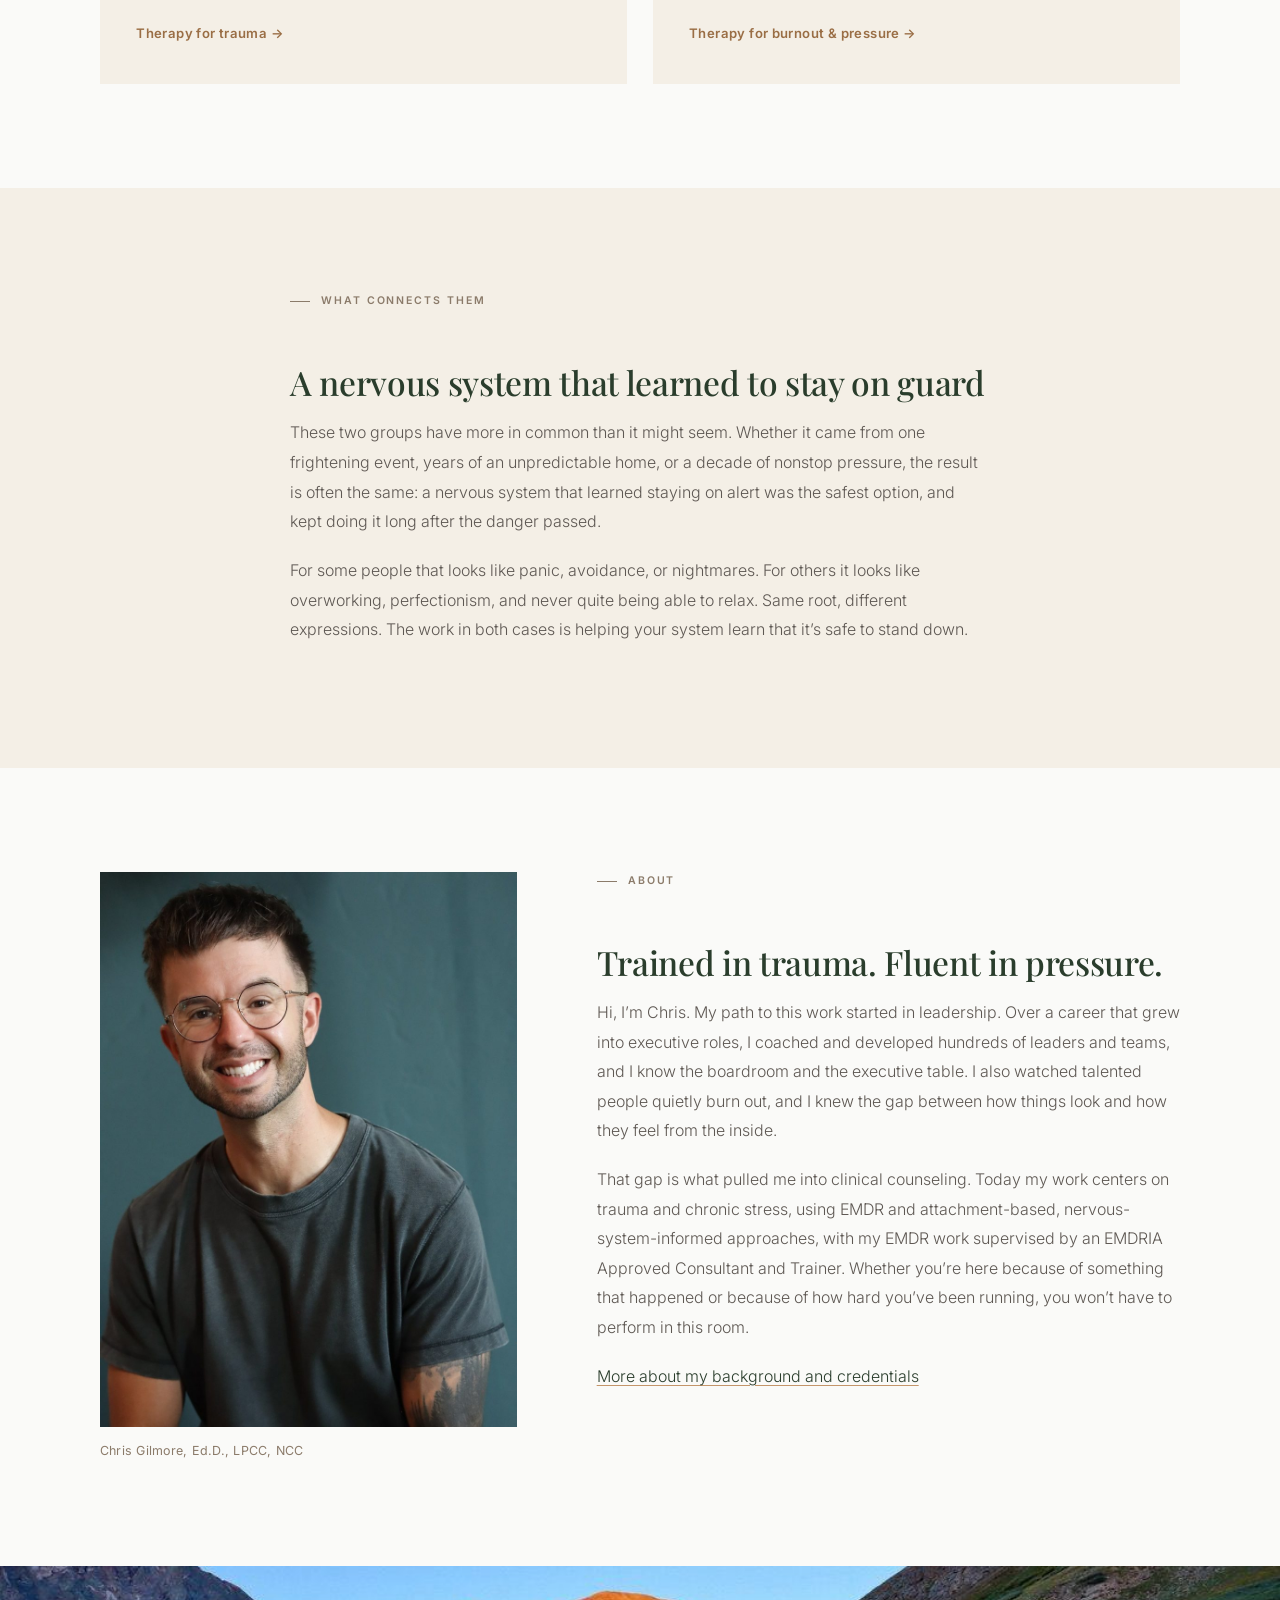
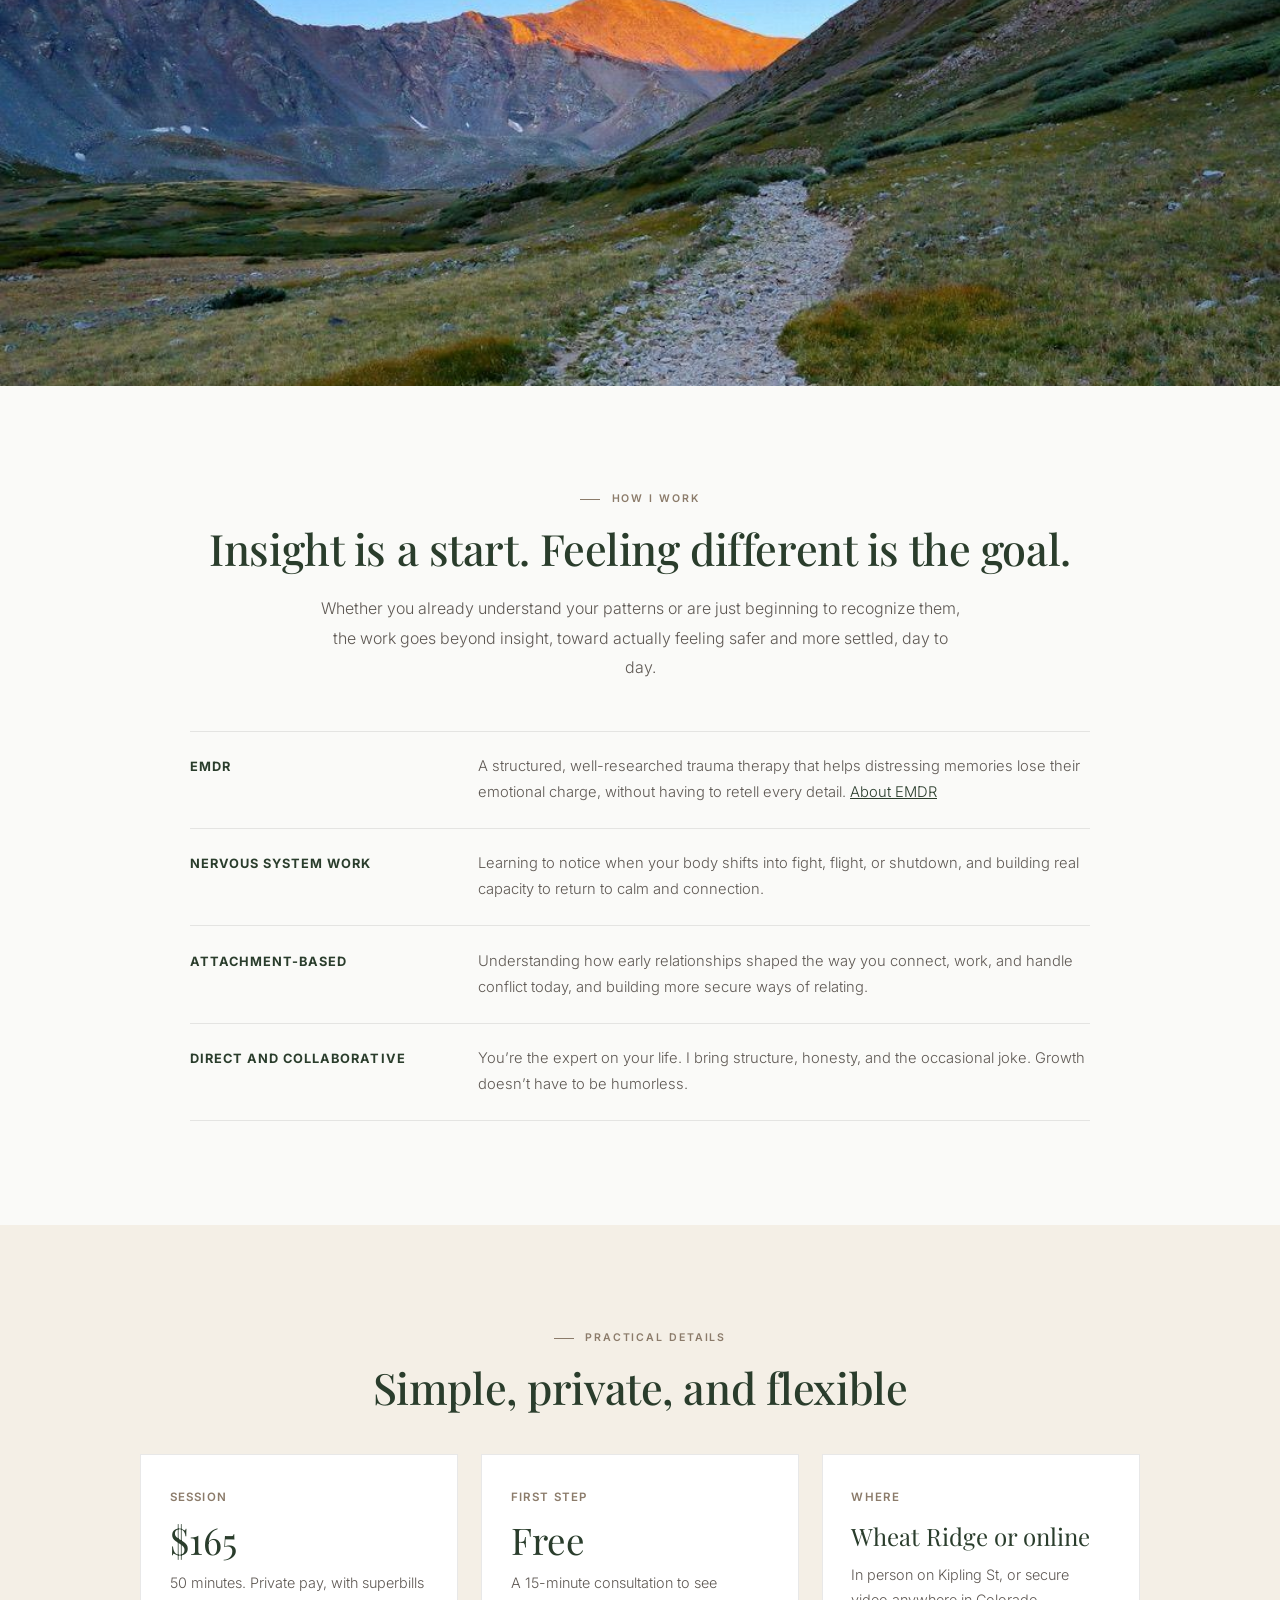
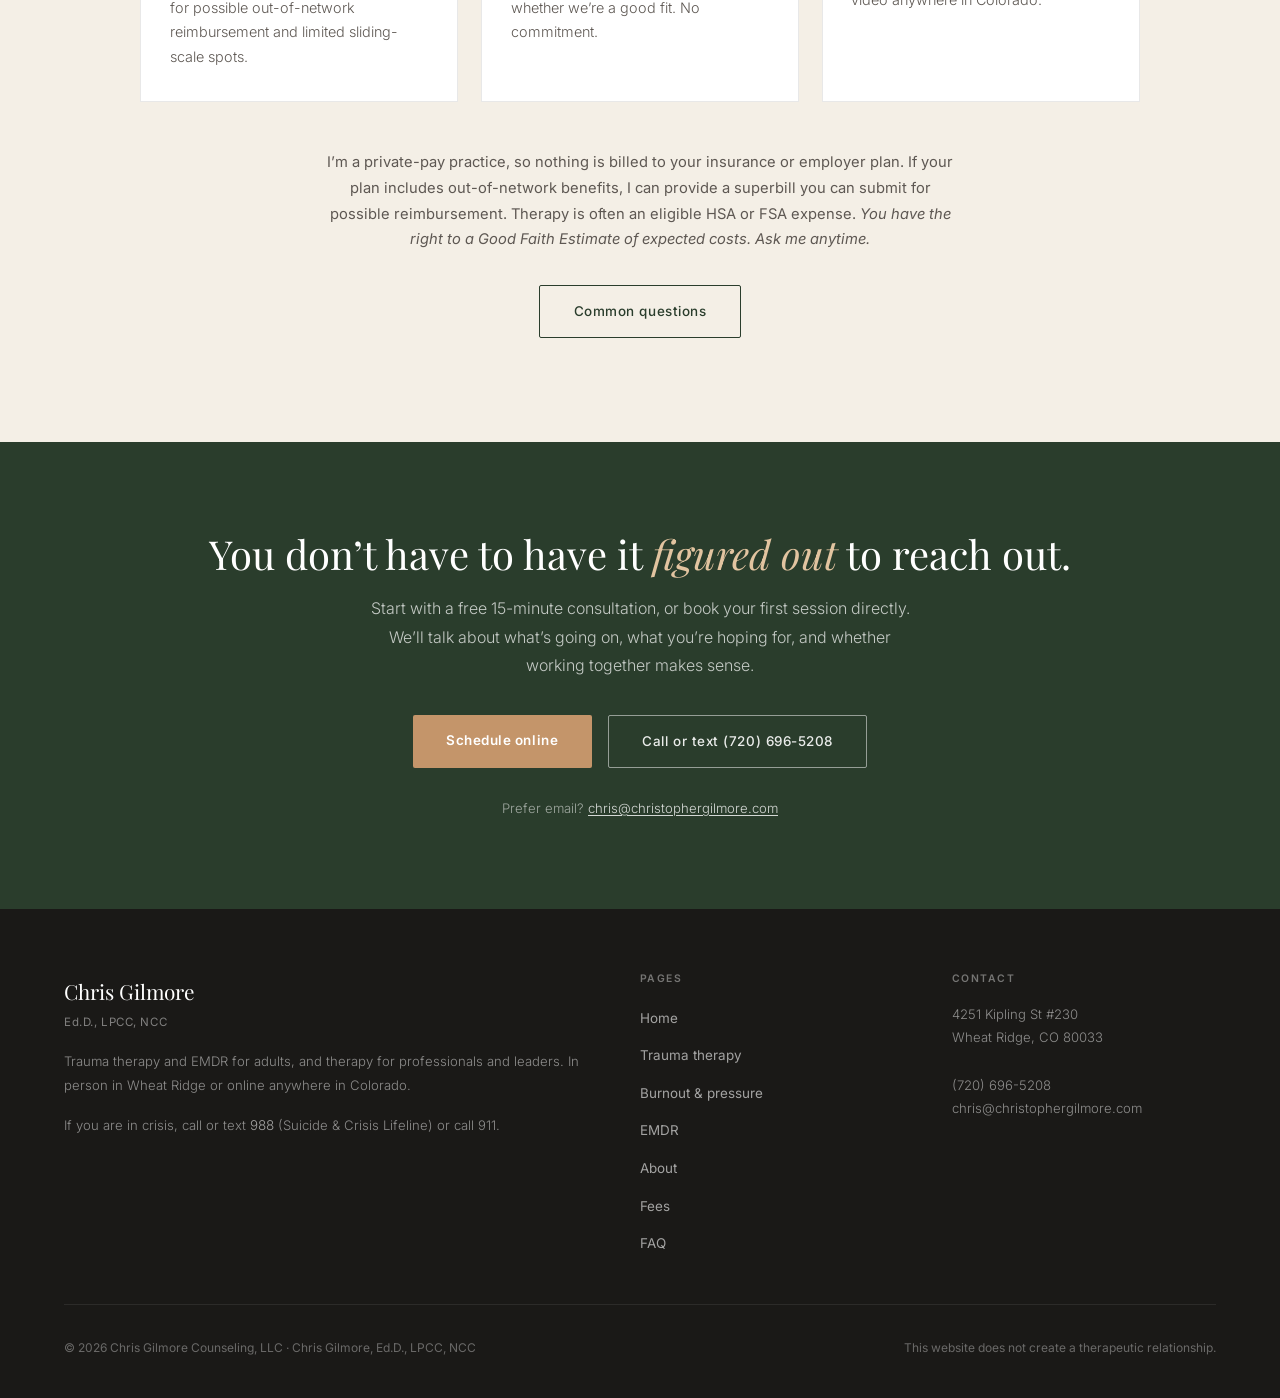
==== commit 6d8a5bb0: "Relabel paths: 'Trauma & the past' and 'Burnout & pressure' (cards, nav, footer, page header) Co-Aut" ====
--- a/index.html
+++ b/index.html
@@ -210,7 +210,7 @@
   <button class="mob-close" onclick="toggleMenu()" aria-label="Close menu">&times;</button>
   <a href="/">Home</a>
   <a href="/trauma-therapy/">Trauma therapy</a>
-  <a href="/therapy-for-high-achievers/">Professionals &amp; leaders</a>
+  <a href="/therapy-for-high-achievers/">Burnout &amp; pressure</a>
   <a href="/emdr-therapy/">EMDR</a>
   <a href="/about/">About</a>
   <a href="/faq/#fees">Fees</a>
@@ -224,7 +224,7 @@
   </a>
   <ul class="nav-links">
     <li><a href="/trauma-therapy/">Trauma therapy</a></li>
-    <li><a href="/therapy-for-high-achievers/">Professionals &amp; leaders</a></li>
+    <li><a href="/therapy-for-high-achievers/">Burnout &amp; pressure</a></li>
     <li><a href="/emdr-therapy/">EMDR</a></li>
     <li><a href="/about/">About</a></li>
     <li><a href="/faq/#fees">Fees</a></li>
@@ -256,7 +256,7 @@
     <p class="sec-lead center" style="margin-bottom:3.5rem">Something from the past that still shows up today, or pressure that never seems to let up. Many people carry some of both. Start wherever you recognize yourself.</p>
     <div class="paths">
       <a class="path" href="/trauma-therapy/">
-        <div class="eyebrow">Trauma therapy</div>
+        <div class="eyebrow">Trauma &amp; the past</div>
         <h2>&#8220;Something happened, and I&#8217;m still carrying it.&#8221;</h2>
         <p>A single event, a hard childhood, a painful relationship, a loss. If the past keeps showing up in your body, your sleep, or your relationships, trauma-focused therapy can help it settle.</p>
         <ul>
@@ -264,10 +264,10 @@
           <li>Feeling on edge, numb, or not quite yourself</li>
           <li>Patterns in relationships you can&#8217;t seem to shift</li>
         </ul>
-        <span class="more">Trauma therapy &rarr;</span>
+        <span class="more">Therapy for trauma &rarr;</span>
       </a>
       <a class="path" href="/therapy-for-high-achievers/">
-        <div class="eyebrow">Professionals &amp; leaders</div>
+        <div class="eyebrow">Burnout &amp; pressure</div>
         <h2>&#8220;I look fine on paper. I&#8217;m exhausted underneath.&#8221;</h2>
         <p>For executives, leaders, and professionals in demanding roles. The drive and vigilance that built your success don&#8217;t seem to turn off anymore, whether or not you&#8217;d call any of it trauma.</p>
         <ul>
@@ -275,7 +275,7 @@
           <li>Feedback lands far harder than it should</li>
           <li>Present at work, running on empty everywhere else</li>
         </ul>
-        <span class="more">Therapy for professionals &amp; leaders &rarr;</span>
+        <span class="more">Therapy for burnout &amp; pressure &rarr;</span>
       </a>
     </div>
   </div>
@@ -356,7 +356,7 @@
       <ul>
         <li><a href="/">Home</a></li>
         <li><a href="/trauma-therapy/">Trauma therapy</a></li>
-        <li><a href="/therapy-for-high-achievers/">Professionals &amp; leaders</a></li>
+        <li><a href="/therapy-for-high-achievers/">Burnout &amp; pressure</a></li>
         <li><a href="/emdr-therapy/">EMDR</a></li>
         <li><a href="/about/">About</a></li>
         <li><a href="/faq/#fees">Fees</a></li>
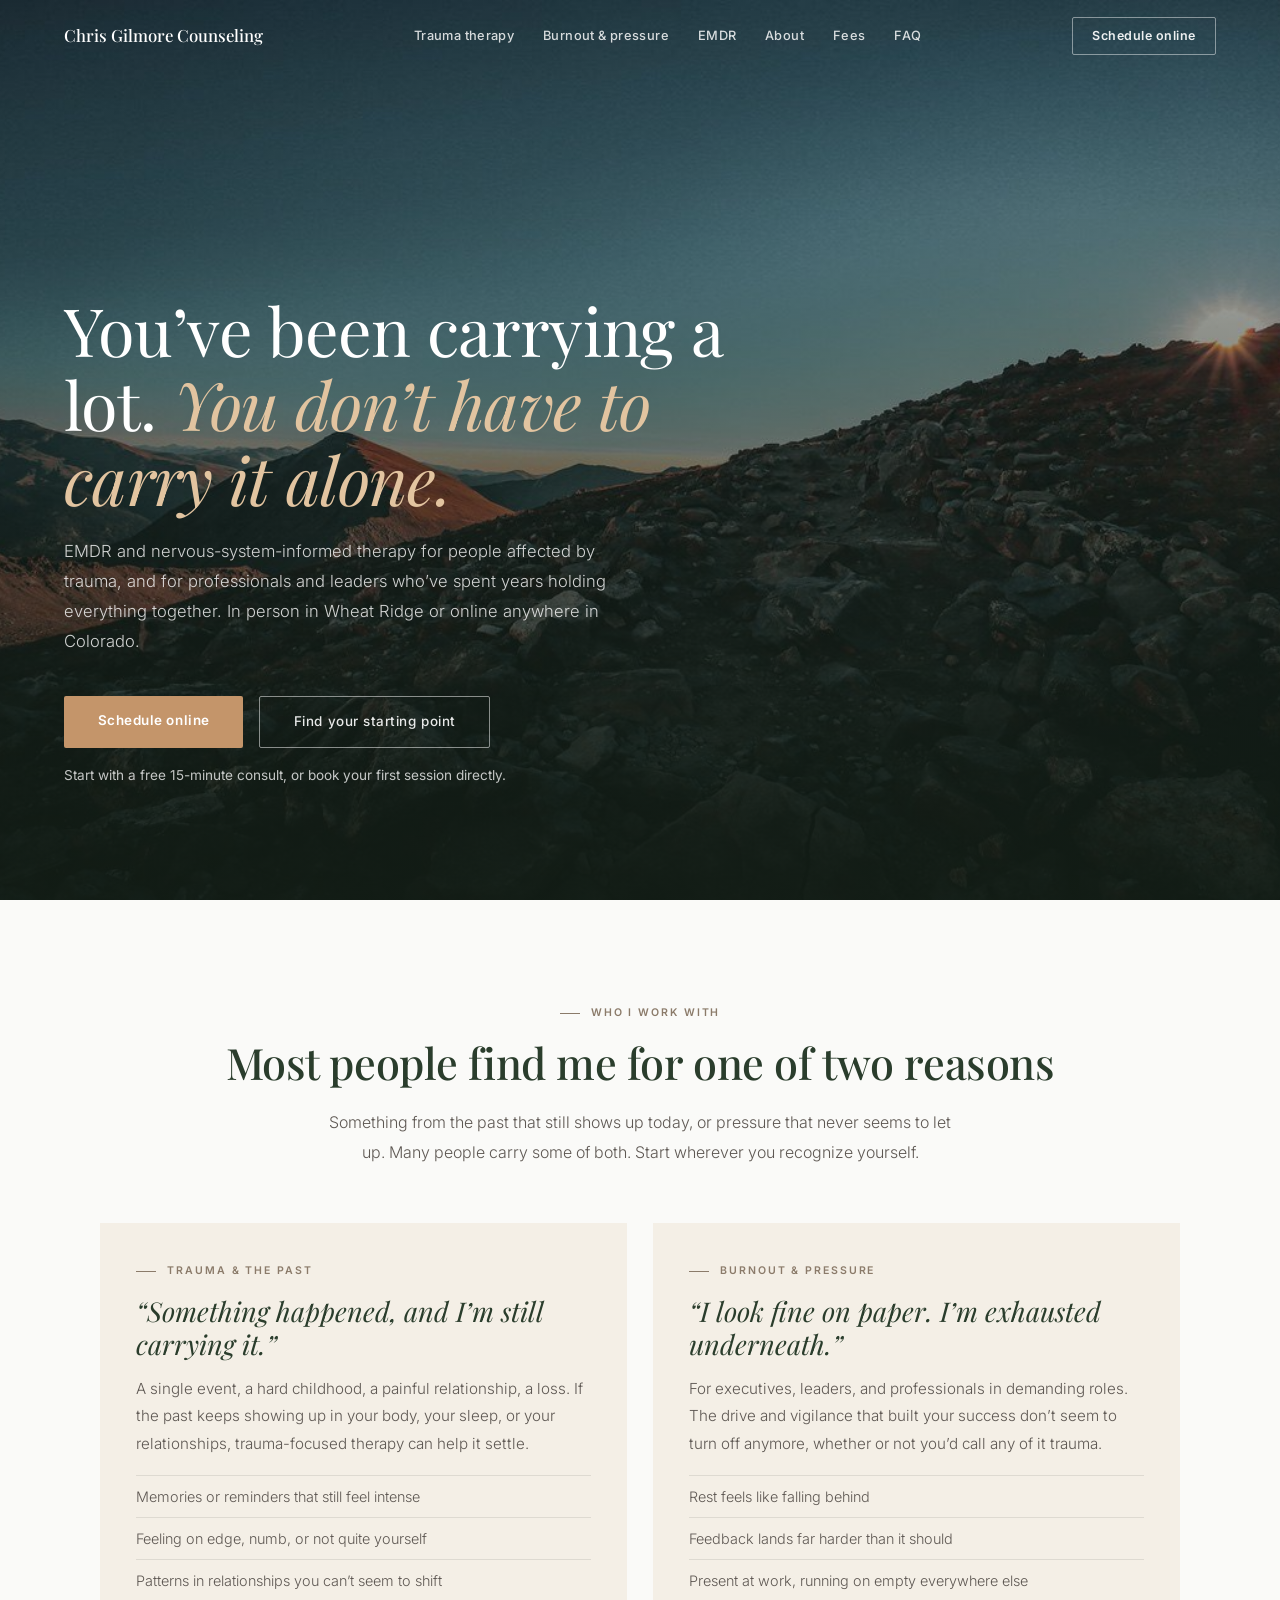
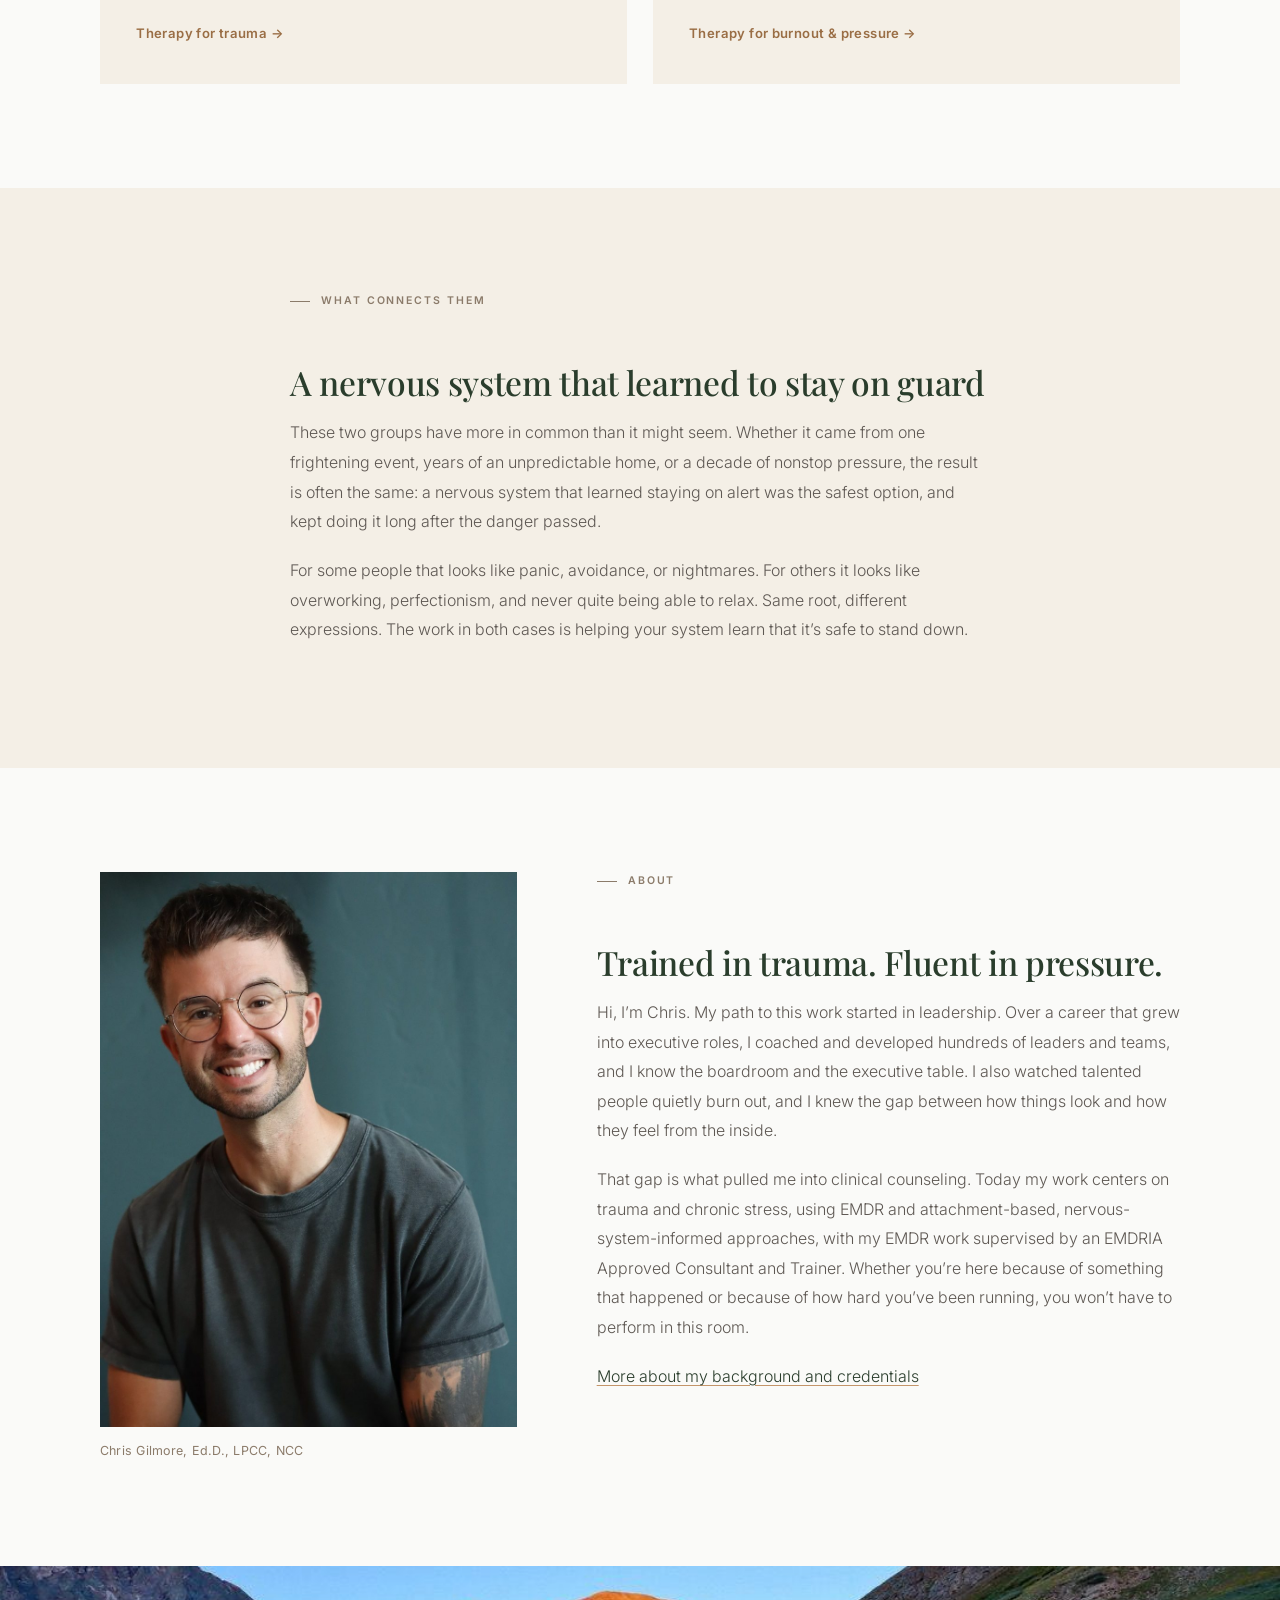
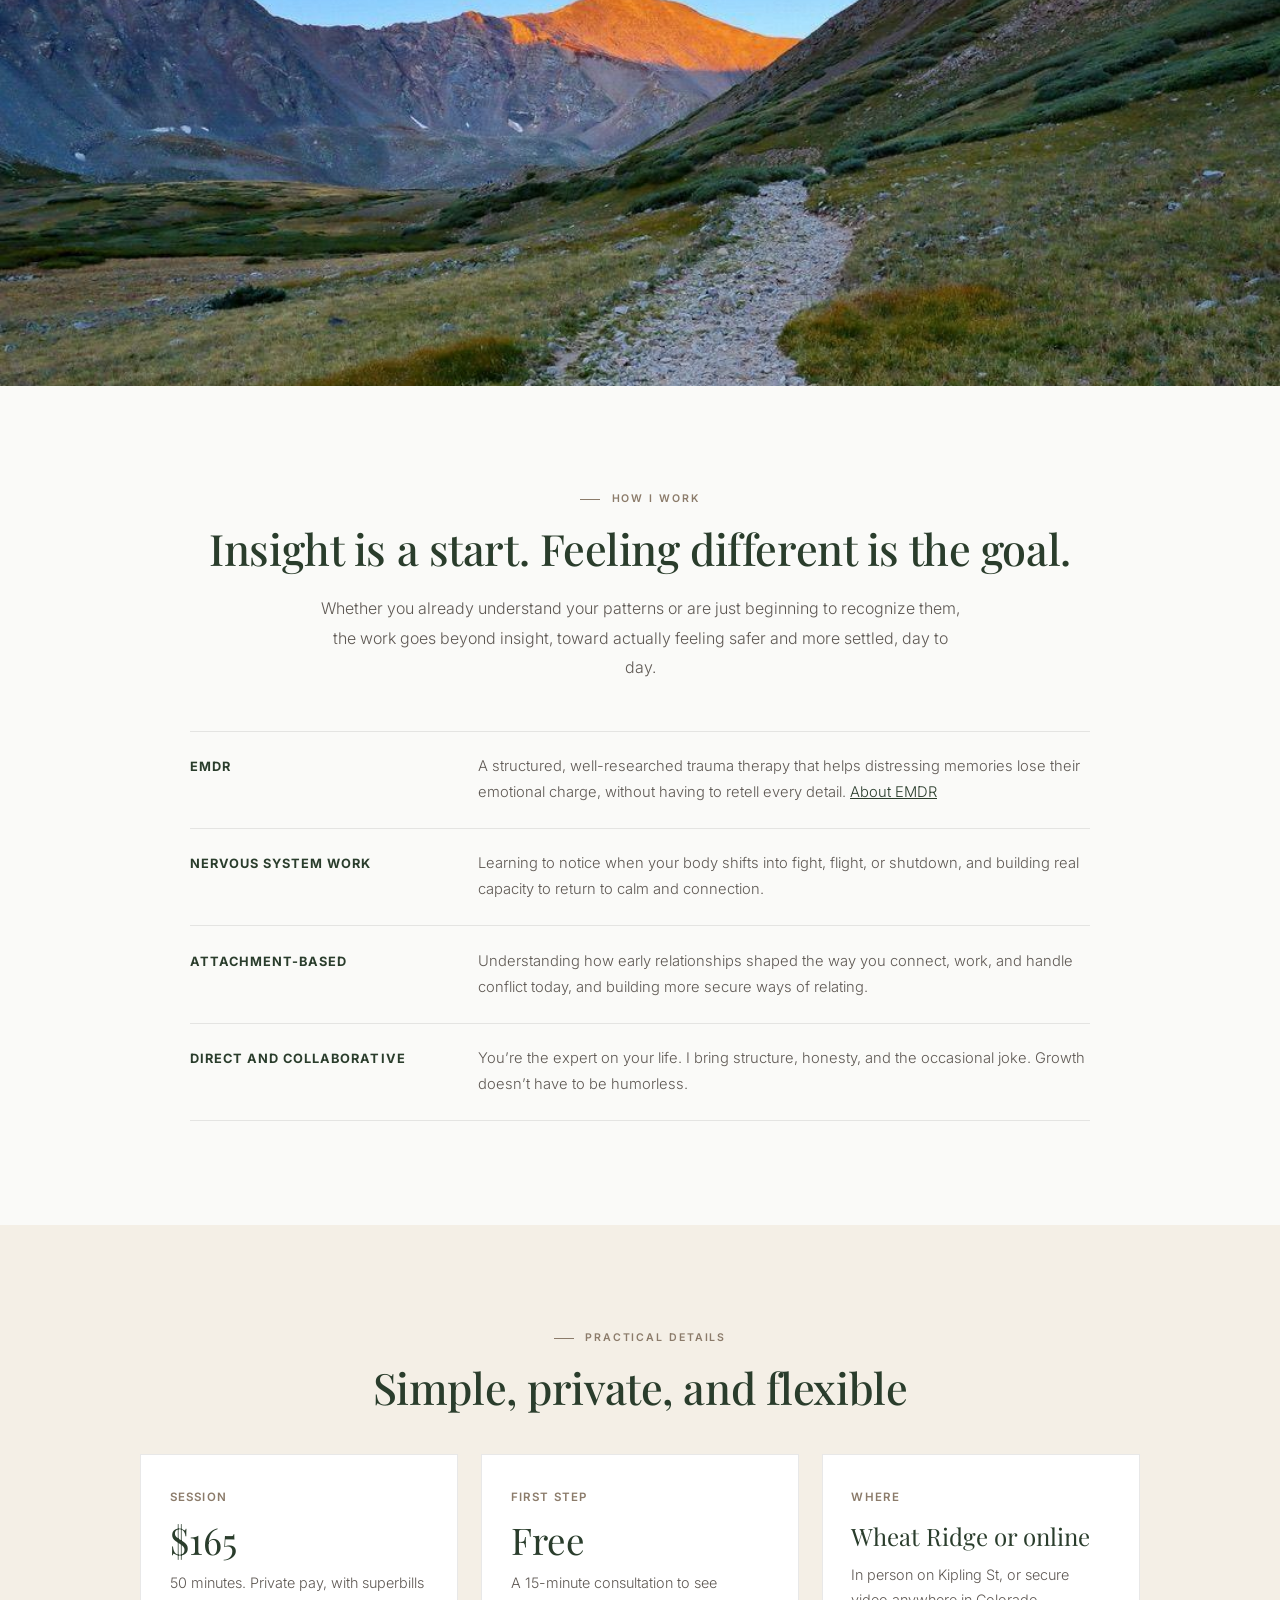
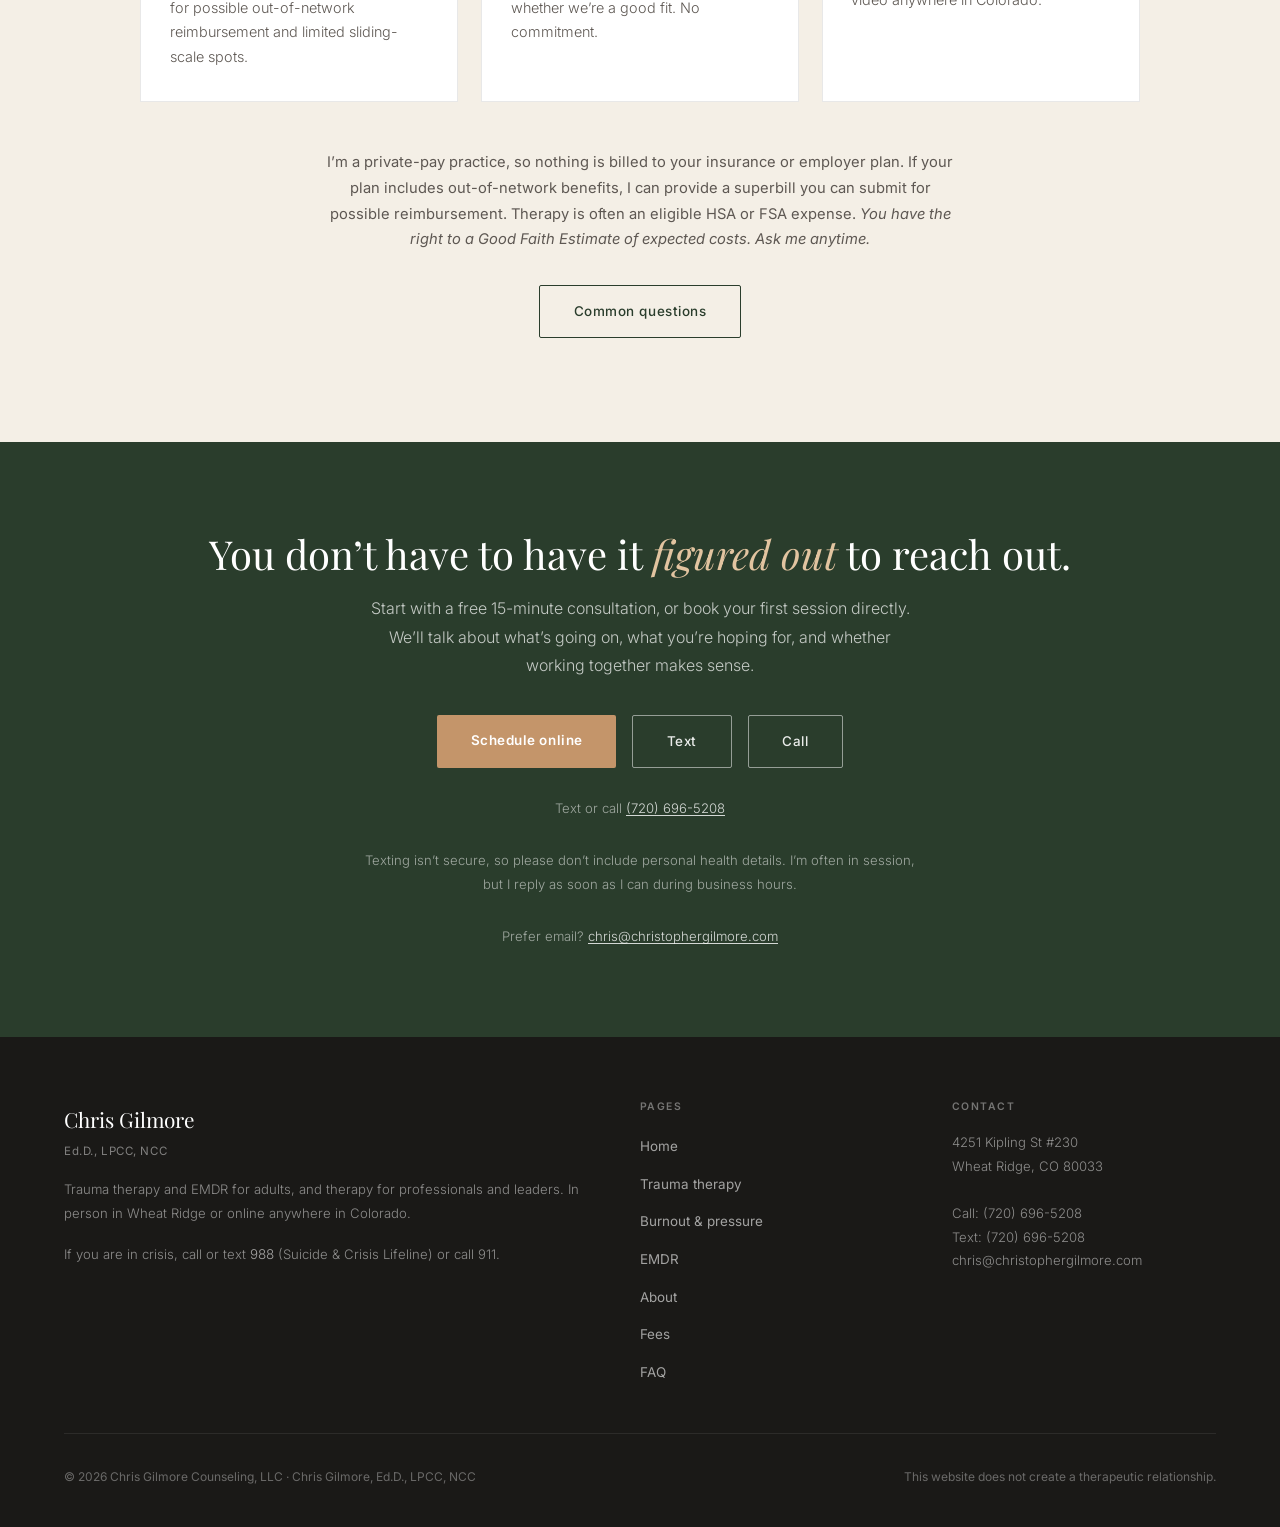
==== commit c3873ffa: "Add separate Text and Call buttons with texting note (home)" ====
--- a/index.html
+++ b/index.html
@@ -216,7 +216,8 @@
   <a href="/faq/#fees">Fees</a>
   <a href="/faq/">FAQ</a>
   <a href="https://christopher-gilmore.clientsecure.me/request" class="mob-cta" target="_blank" rel="noopener">Schedule online</a>
-  <a href="tel:+17206965208" class="mob-call">Call or text (720) 696-5208</a>
+  <a href="sms:+17206965208?&amp;body=Hi%20Chris%2C%20I%27d%20like%20to%20schedule%20a%20free%20consultation." class="mob-call">Text (720) 696-5208</a>
+  <a href="tel:+17206965208" class="mob-call">Call (720) 696-5208</a>
 </div>
 <nav class="site-nav clear" id="site-nav" aria-label="Main">
   <a href="/" class="nav-brand">
@@ -339,8 +340,11 @@
   <p>Start with a free 15-minute consultation, or book your first session directly. We&#8217;ll talk about what&#8217;s going on, what you&#8217;re hoping for, and whether working together makes sense.</p>
   <div class="btns">
     <a href="https://christopher-gilmore.clientsecure.me/request" class="btn-primary" target="_blank" rel="noopener">Schedule online</a>
-    <a href="tel:+17206965208" class="btn-ghost">Call or text (720) 696-5208</a>
-  </div>
+    <a href="sms:+17206965208?&amp;body=Hi%20Chris%2C%20I%27d%20like%20to%20schedule%20a%20free%20consultation." class="btn-ghost">Text</a>
+    <a href="tel:+17206965208" class="btn-ghost">Call</a>
+  </div>
+  <p class="small">Text or call <a href="tel:+17206965208">(720) 696-5208</a></p>
+  <p class="small">Texting isn&#8217;t secure, so please don&#8217;t include personal health details. I&#8217;m often in session, but I reply as soon as I can during business hours.</p>
   <p class="small">Prefer email? <a href="mailto:chris@christophergilmore.com">chris@christophergilmore.com</a></p>
 </section>
 <footer>
@@ -367,7 +371,8 @@
       <h2>Contact</h2>
       <address>
         4251 Kipling St #230<br>Wheat Ridge, CO 80033<br><br>
-        <a href="tel:+17206965208">(720) 696-5208</a><br>
+        Call: <a href="tel:+17206965208">(720) 696-5208</a><br>
+        Text: <a href="sms:+17206965208?&amp;body=Hi%20Chris%2C%20I%27d%20like%20to%20schedule%20a%20free%20consultation.">(720) 696-5208</a><br>
         <a href="mailto:chris@christophergilmore.com">chris@christophergilmore.com</a>
       </address>
     </div>
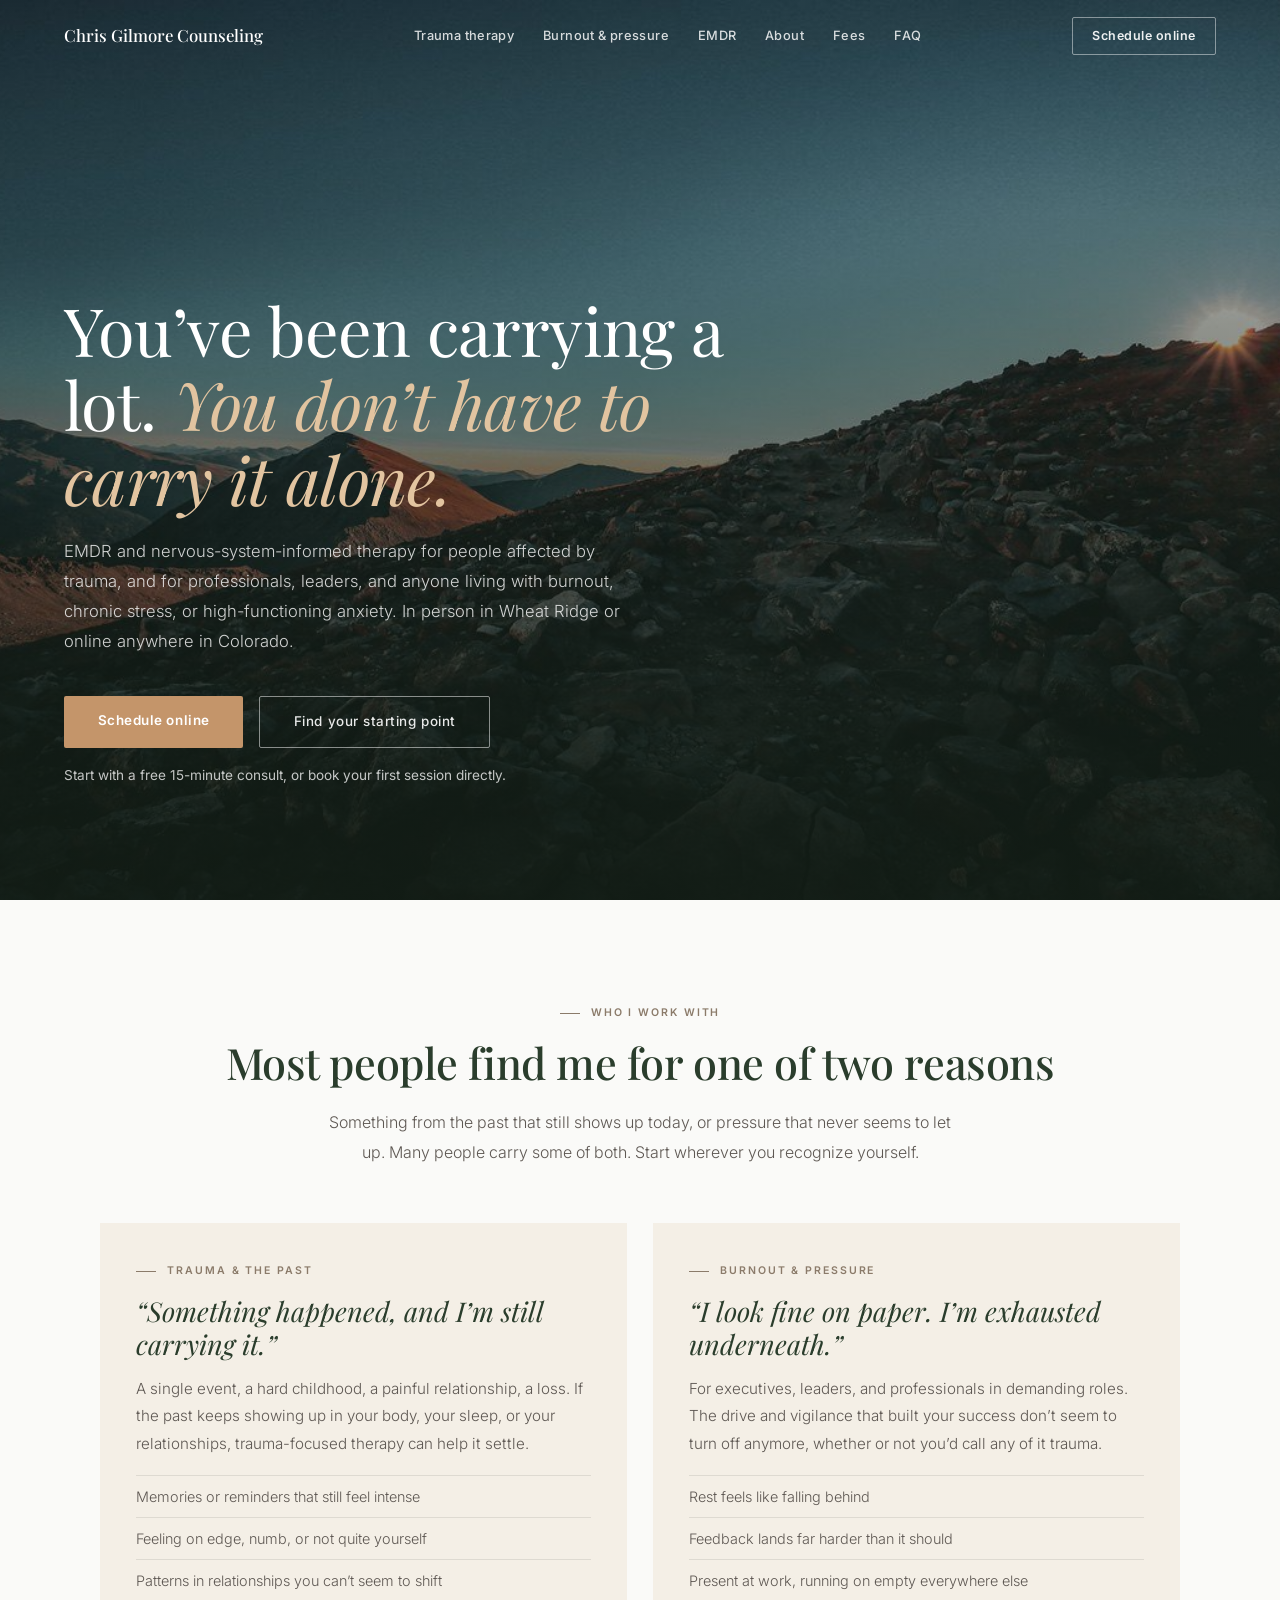
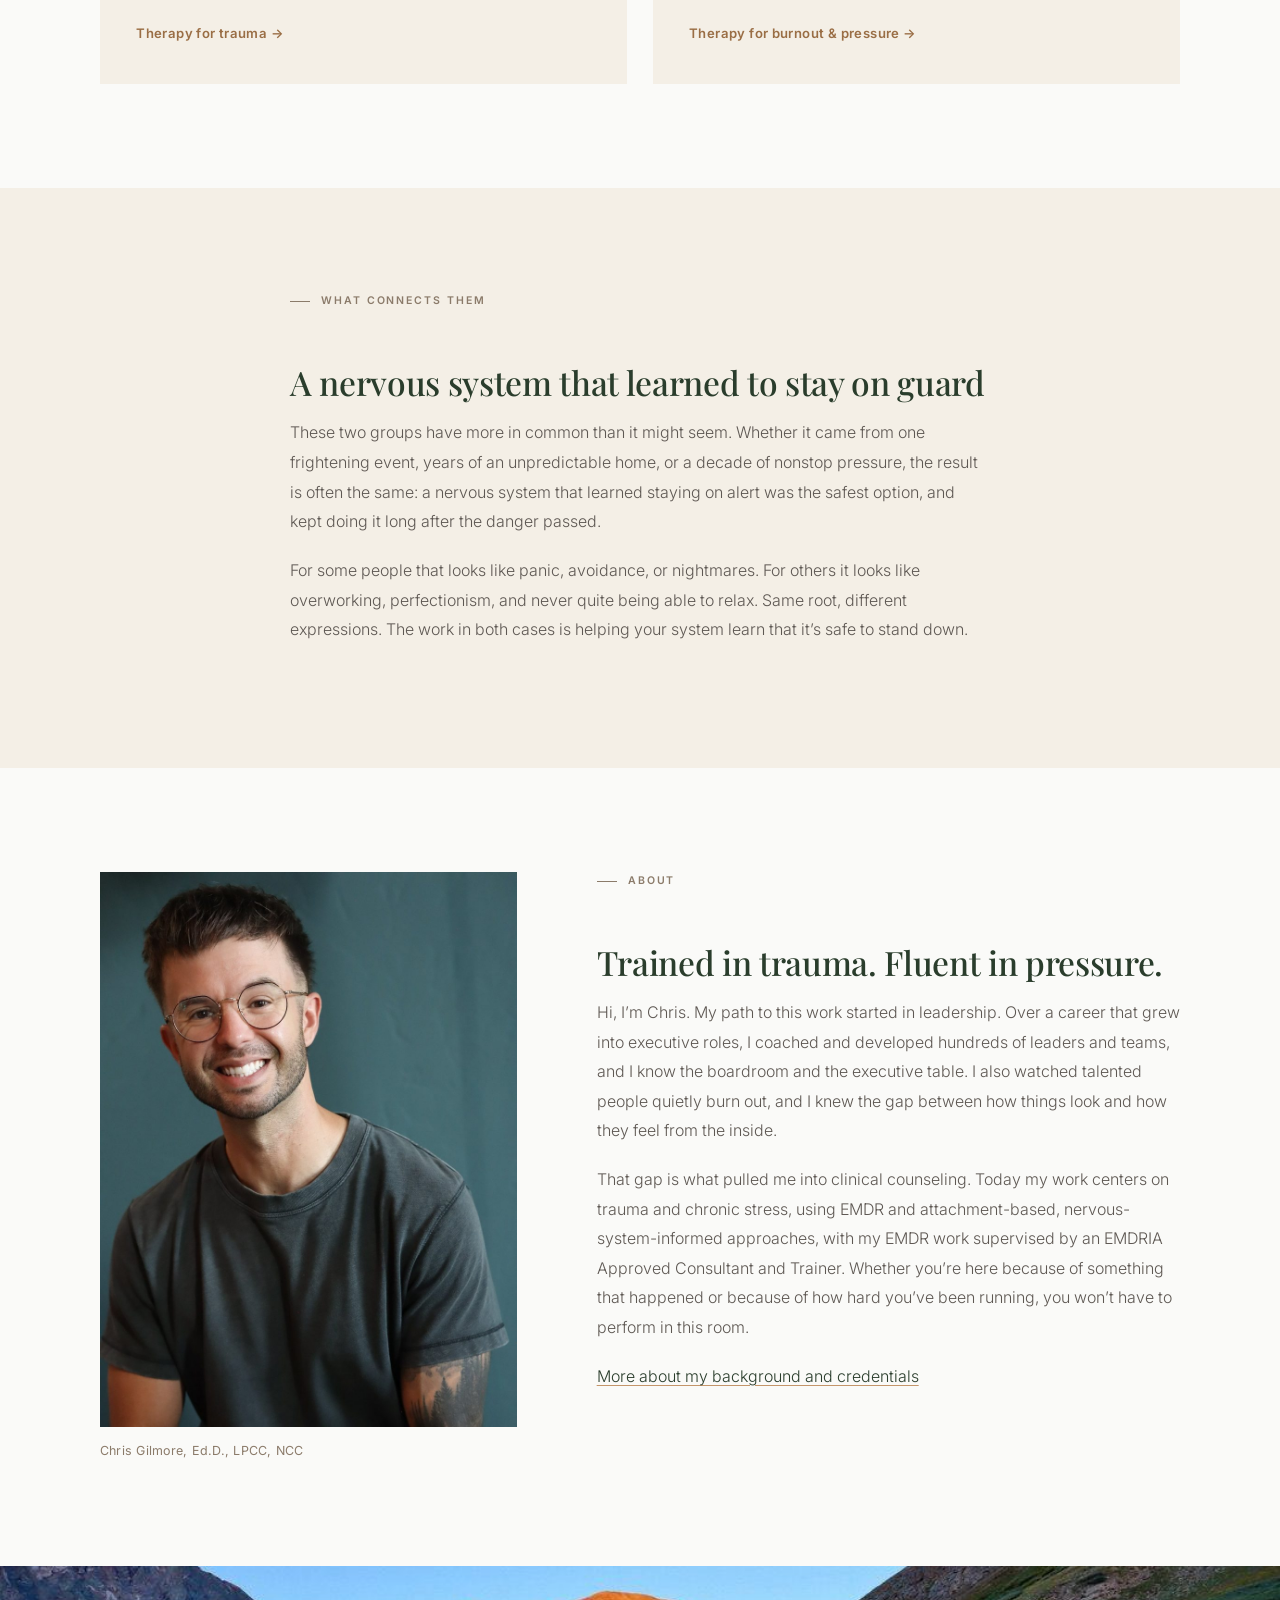
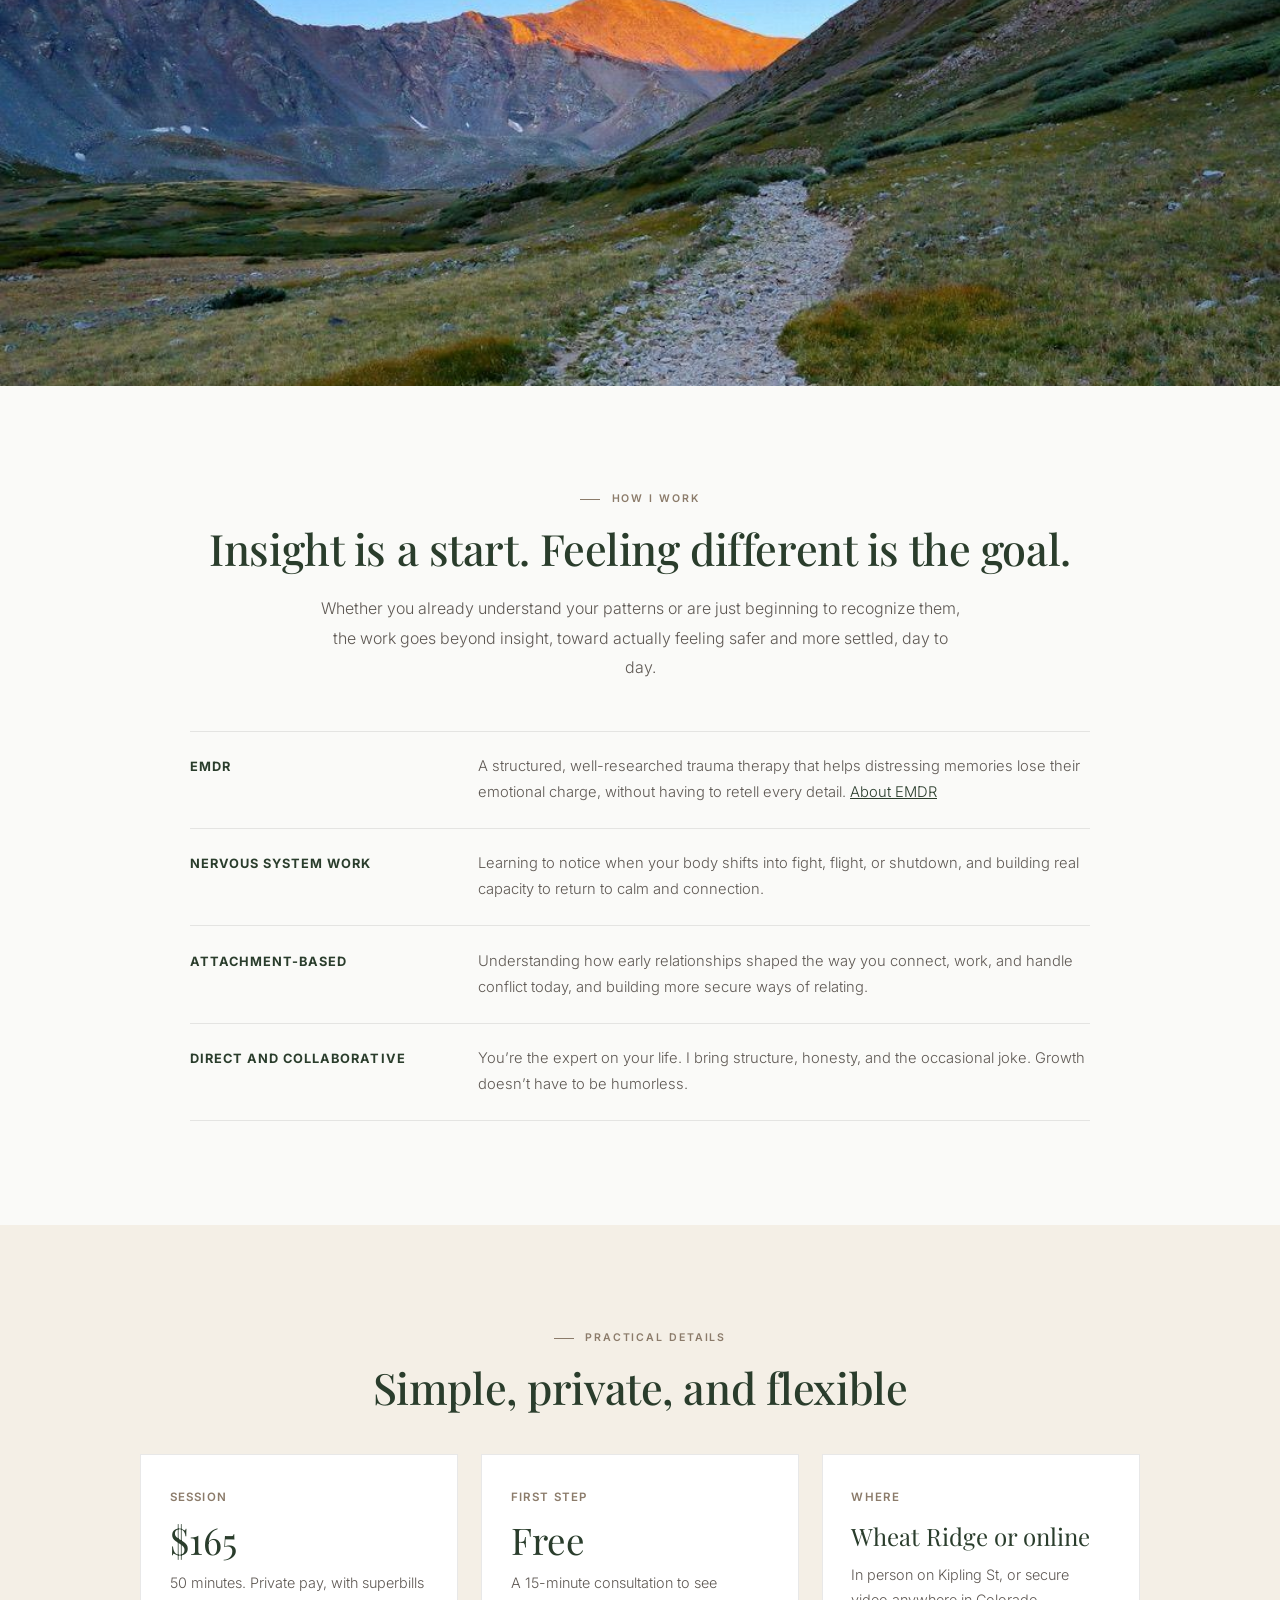
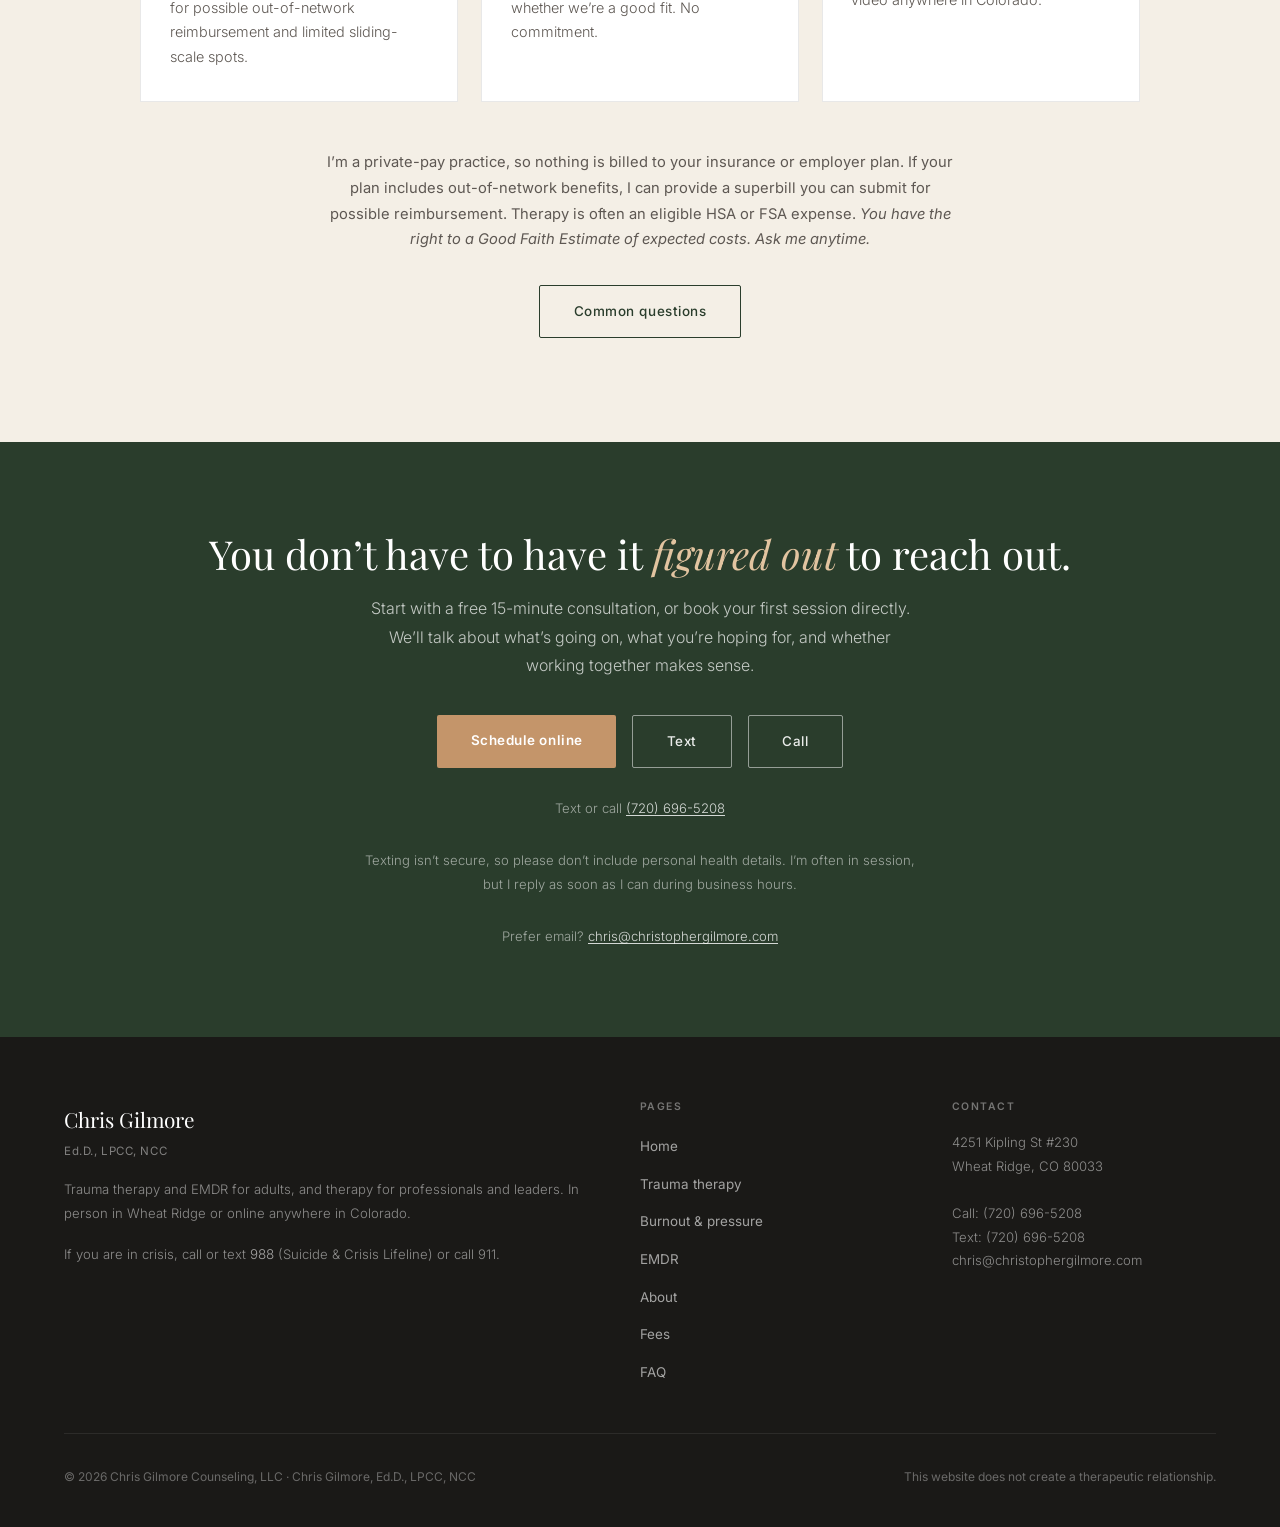
==== commit 12d637ca: "Homepage hero: broaden lede to burnout, chronic stress, high-functioning anxiety" ====
--- a/index.html
+++ b/index.html
@@ -51,6 +51,10 @@
       "email": "chris@christophergilmore.com",
       "priceRange": "$165 per 50-minute session",
       "currenciesAccepted": "USD",
+      "sameAs": [
+        "https://www.google.com/maps?cid=15745903611727749094",
+        "https://www.psychologytoday.com/us/therapists/chris-gilmore-wheat-ridge-co/1588260"
+      ],
       "address": {
         "@type": "PostalAddress",
         "streetAddress": "4251 Kipling St #230",
@@ -240,7 +244,7 @@
   <div class="hero-overlay"></div>
   <div class="hero-content">
     <h1>You&#8217;ve been carrying a lot. <em>You don&#8217;t have to carry it alone.</em></h1>
-    <p class="lede">EMDR and nervous-system-informed therapy for people affected by trauma, and for professionals and leaders who&#8217;ve spent years holding everything together. In person in Wheat Ridge or online anywhere in Colorado.</p>
+    <p class="lede">EMDR and nervous-system-informed therapy for people affected by trauma, and for professionals, leaders, and anyone living with burnout, chronic stress, or high-functioning anxiety. In person in Wheat Ridge or online anywhere in Colorado.</p>
     <div class="btns">
       <a href="https://christopher-gilmore.clientsecure.me/request" class="btn-primary" target="_blank" rel="noopener">Schedule online</a>
       <a href="#paths" class="btn-ghost">Find your starting point</a>
--- a/styles.css
+++ b/styles.css
@@ -299,3 +299,10 @@
 /* CTA helper line and fee note */
 .cta-note { margin-top: 1rem; font-size: .85rem; color: rgba(255,255,255,.75); }
 .fee-note { max-width: 640px; margin: 0 auto 2rem; text-align: center; font-size: .92rem; line-height: 1.75; color: var(--mid); }
+
+/* Contact buttons on phones: Schedule online full width, Text + Call side by side */
+@media (max-width: 480px) {
+  .cta-band .btns { gap: .75rem; }
+  .cta-band .btns .btn-primary { flex-basis: 100%; text-align: center; }
+  .cta-band .btns .btn-ghost { flex: 1; text-align: center; padding-left: 1rem; padding-right: 1rem; }
+}
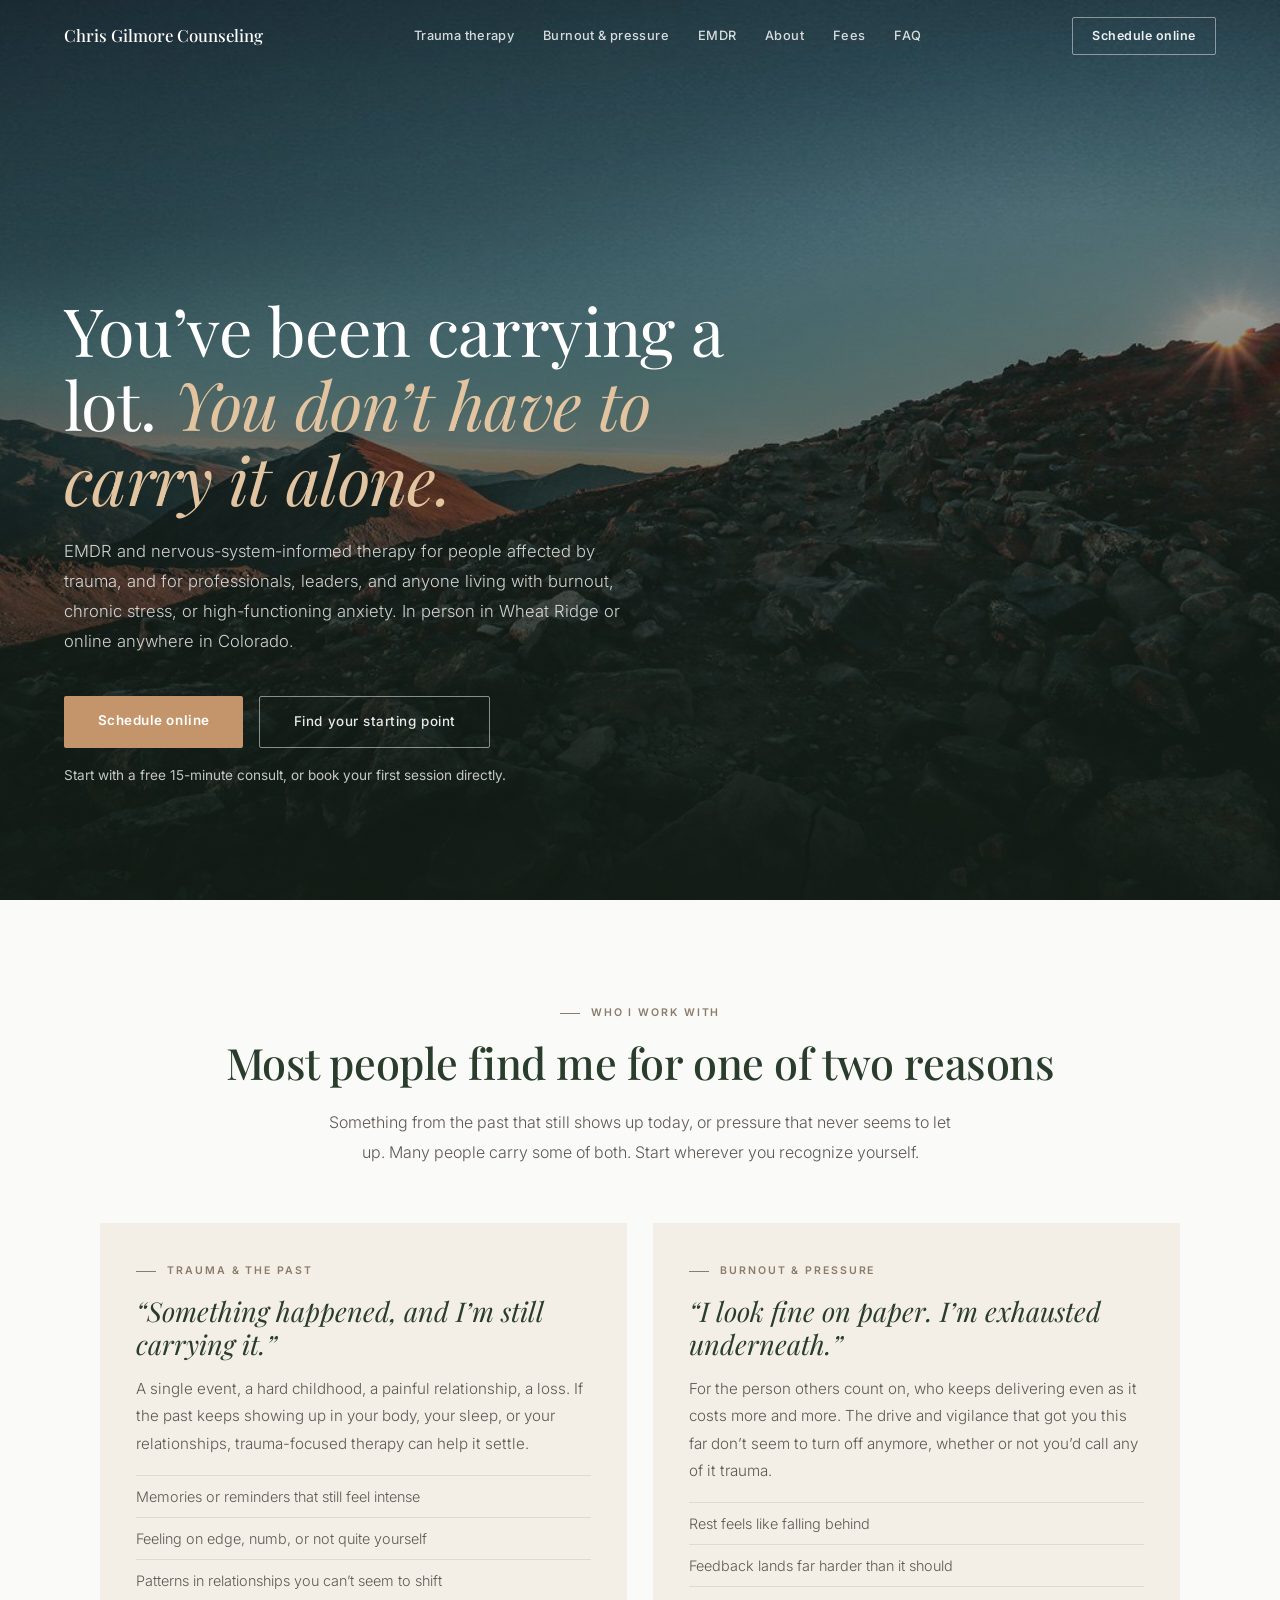
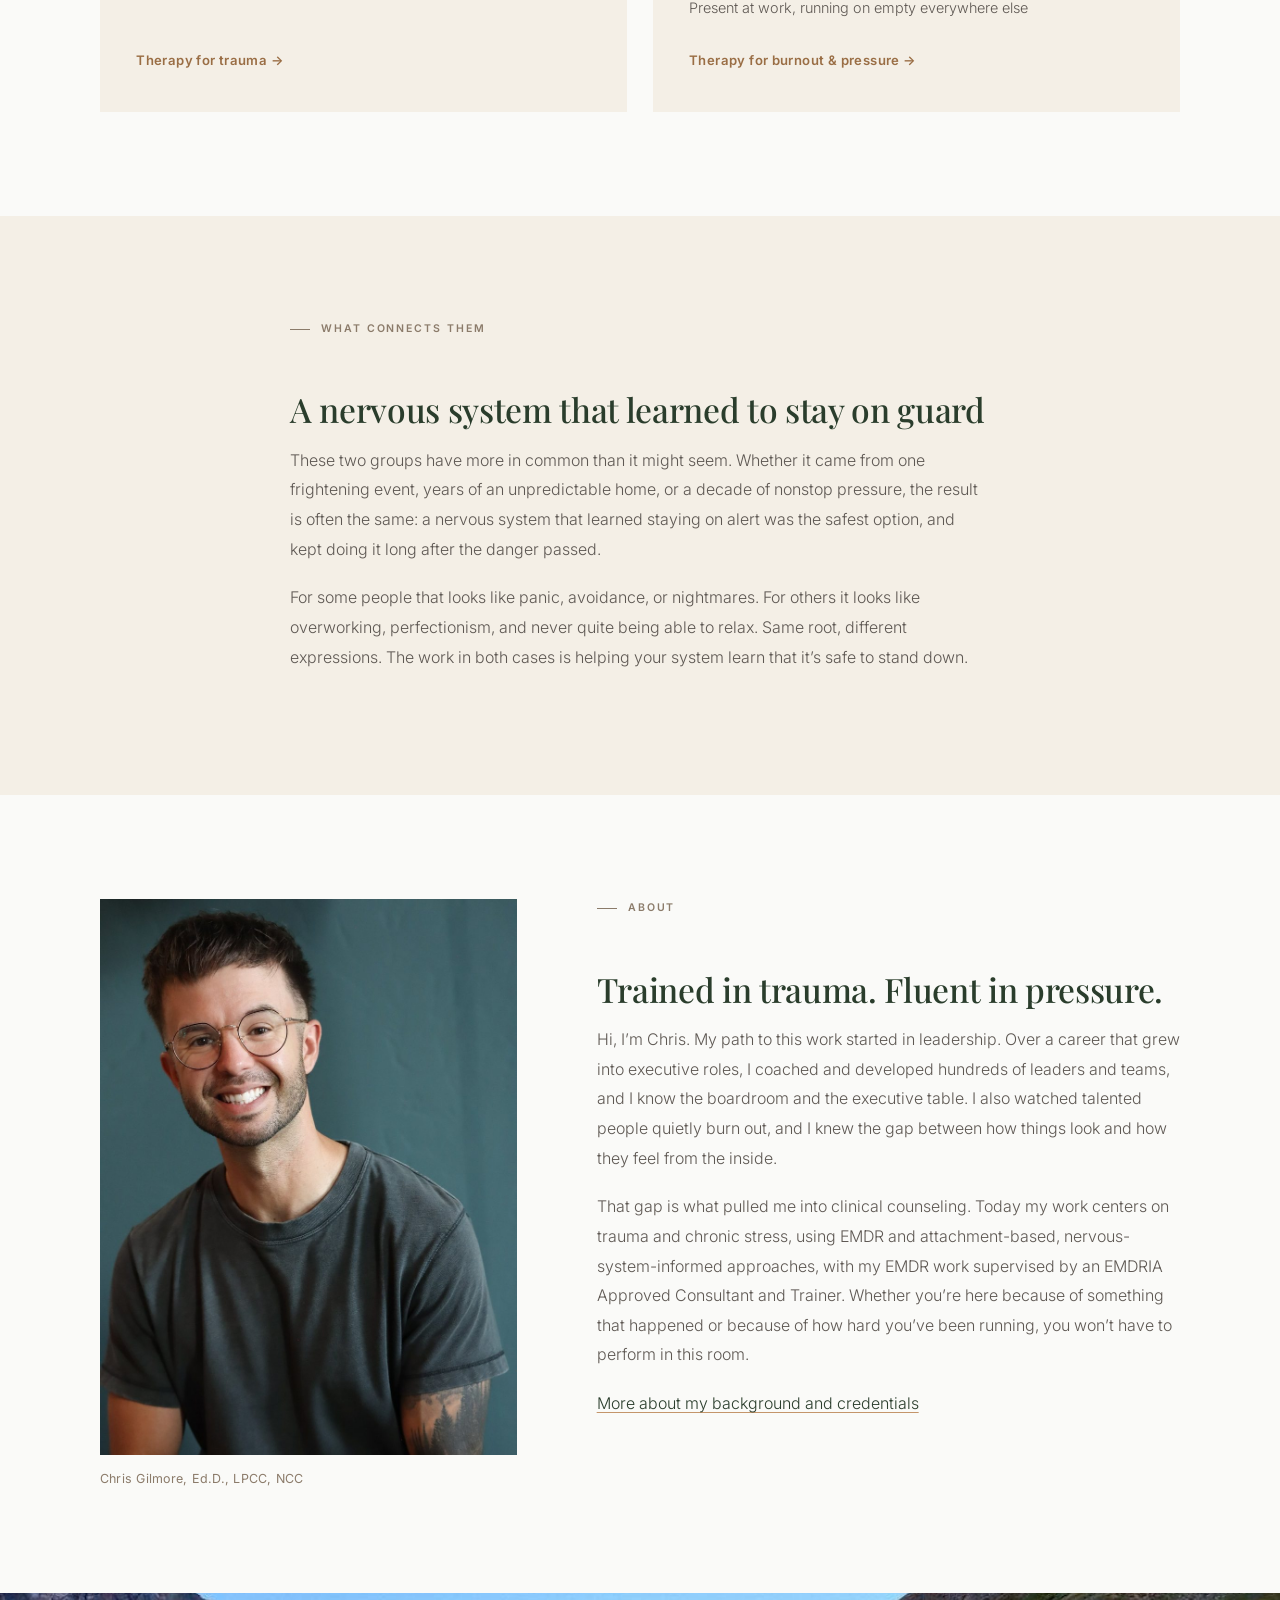
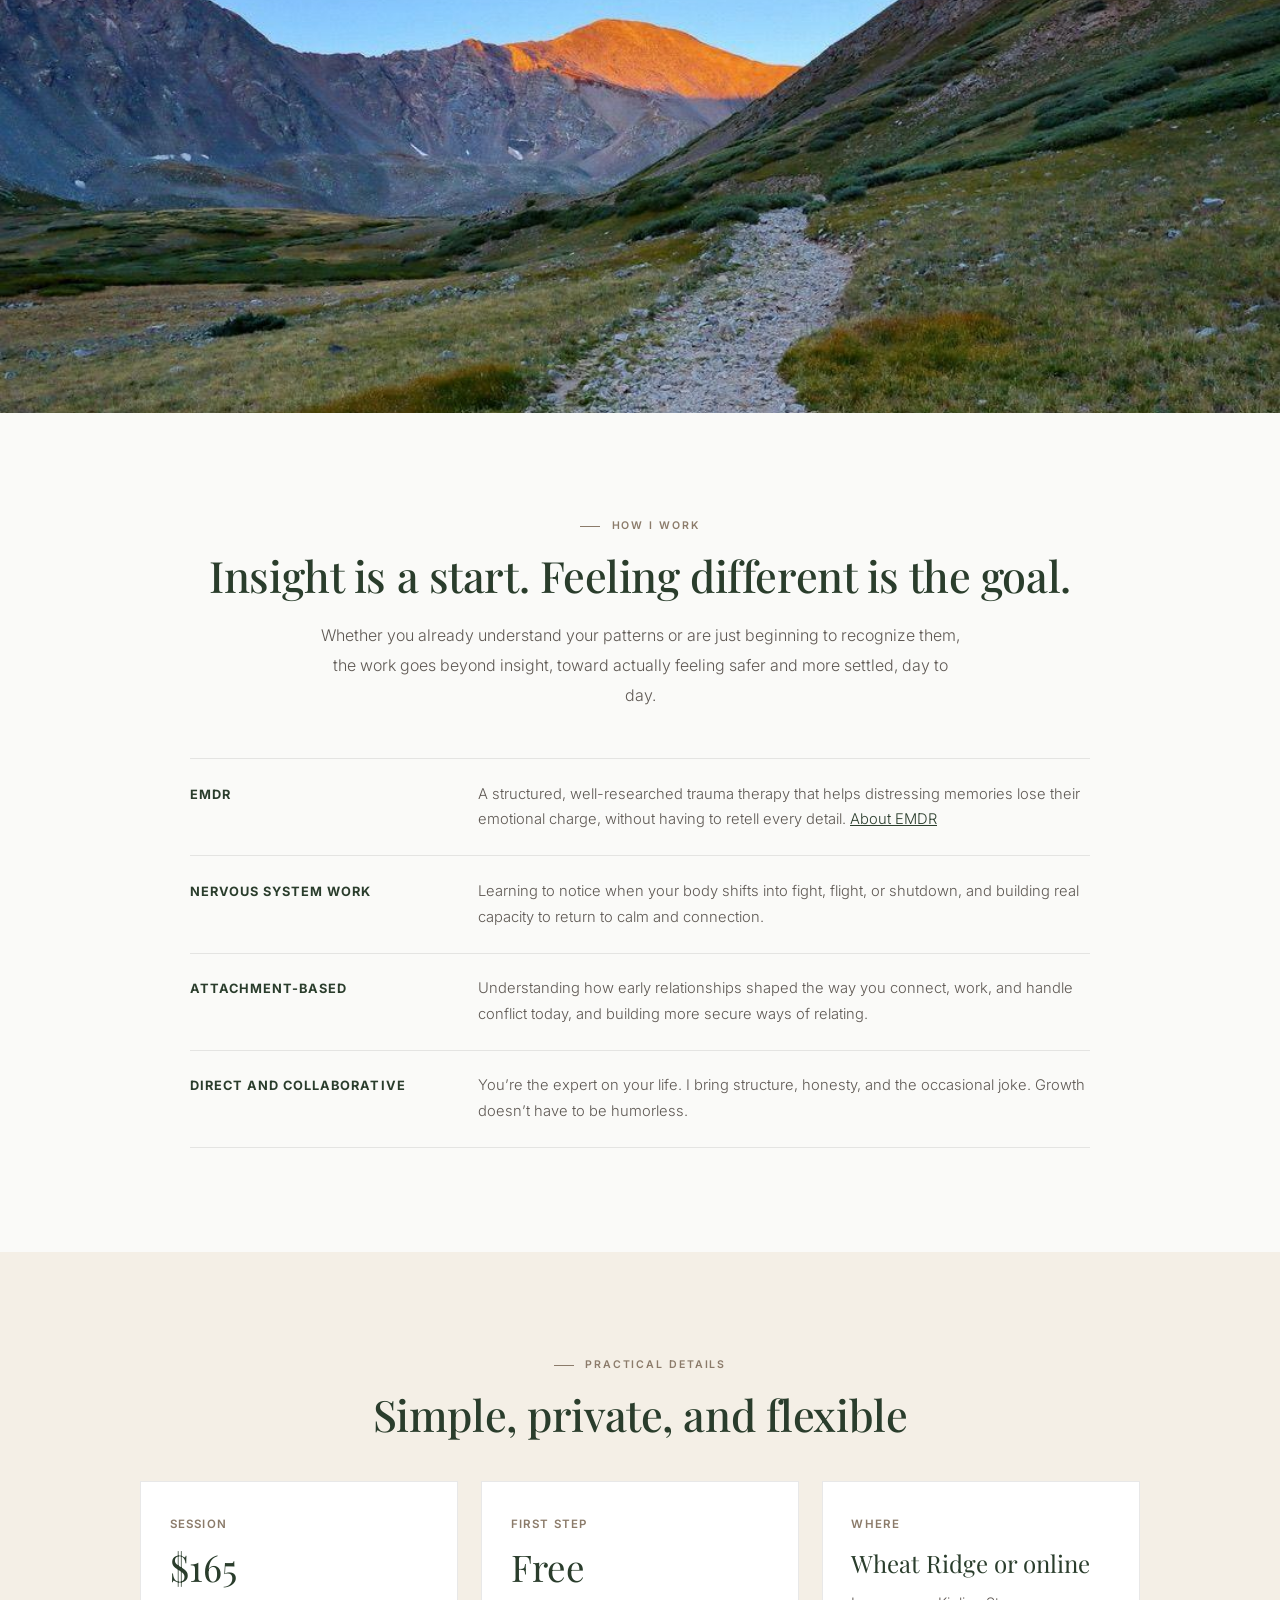
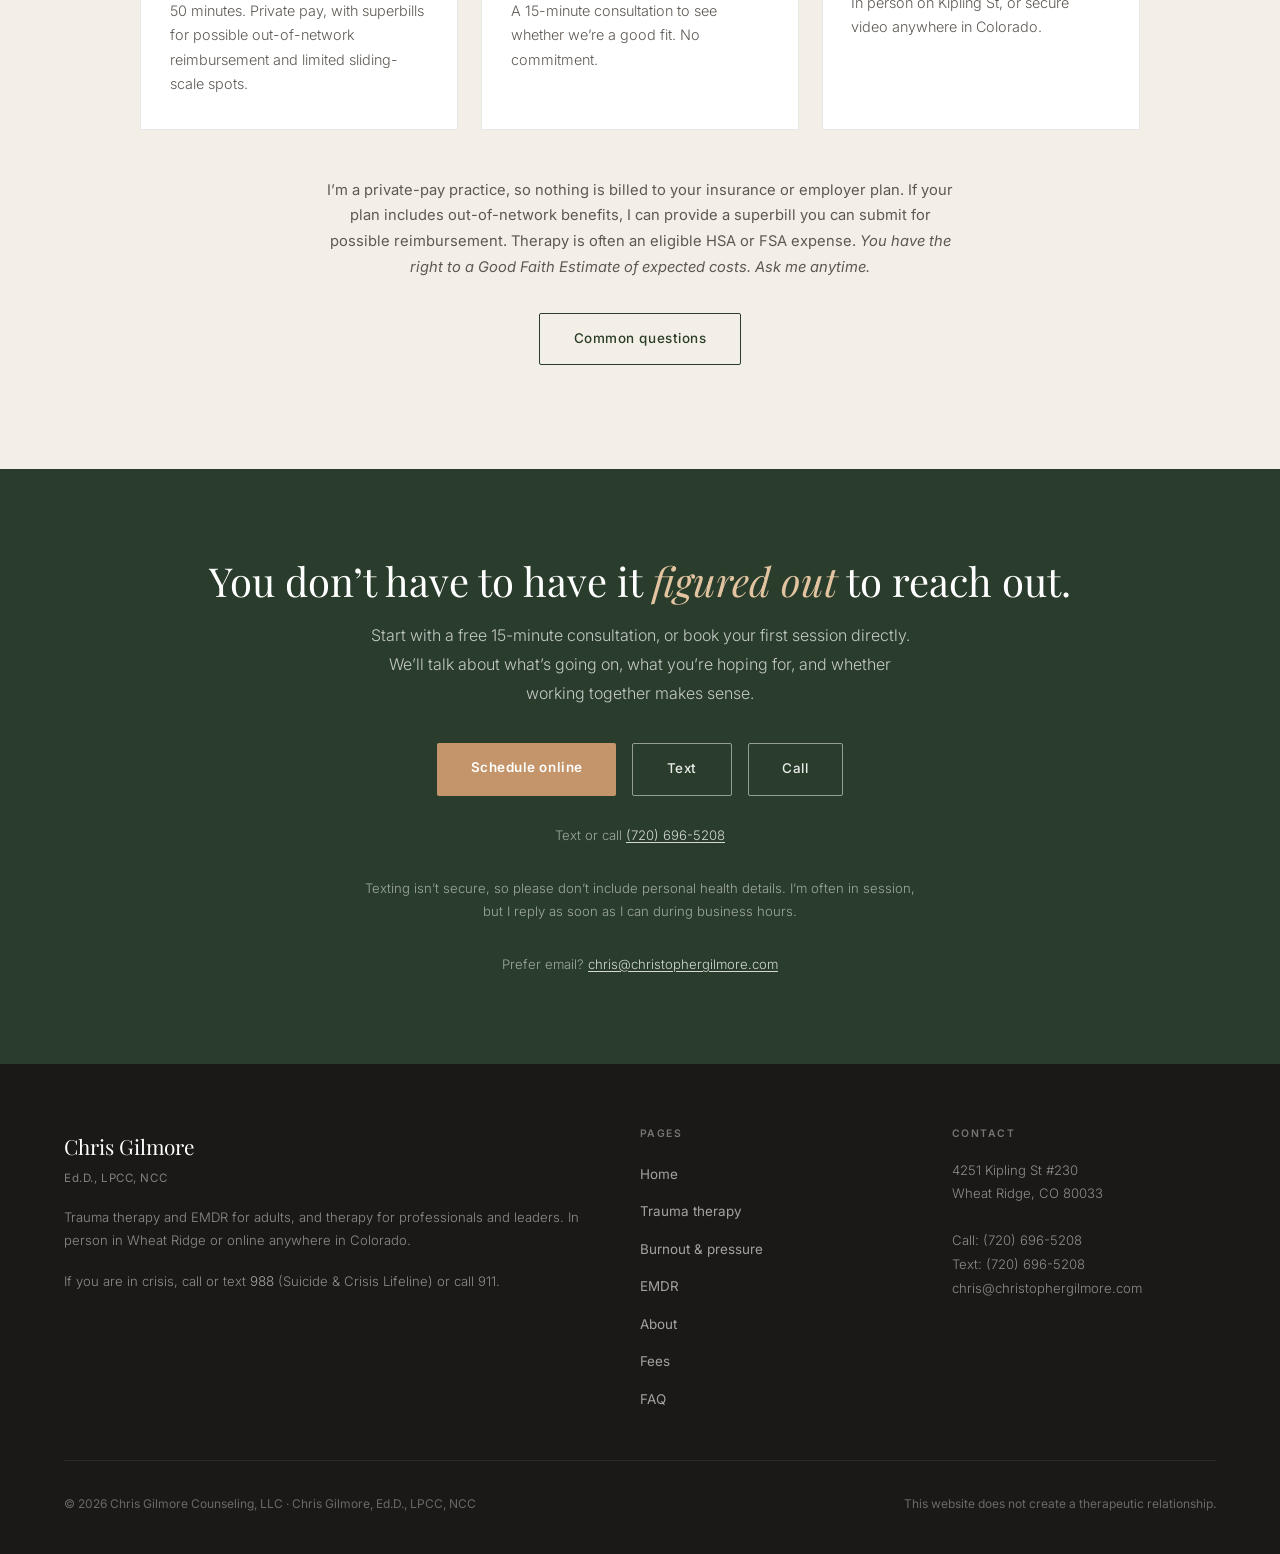
==== commit 86195a68: "Homepage burnout card: describe the pattern instead of job titles Co-Authored-By: Claude Opus 5.5 <n" ====
--- a/index.html
+++ b/index.html
@@ -4,7 +4,7 @@
   <meta charset="UTF-8" />
   <meta name="viewport" content="width=device-width, initial-scale=1.0" />
   <title>Trauma and High-Achiever Therapy in Colorado | Chris Gilmore</title>
-  <meta name="description" content="EMDR and trauma therapy for adults, plus therapy for high-achieving professionals facing burnout and high-functioning anxiety. In person in Wheat Ridge, telehealth across Colorado." />
+  <meta name="description" content="EMDR and trauma therapy for adults, plus therapy for high-achieving professionals facing burnout and high-functioning anxiety. In person in Wheat Ridge, online across Colorado." />
   <link rel="canonical" href="https://christophergilmore.com/" />
   <meta name="robots" content="index, follow, max-image-preview:large" />
   <meta name="author" content="Chris Gilmore, Ed.D., LPCC, NCC" />
@@ -43,7 +43,7 @@
       "@id": "https://christophergilmore.com/#practice",
       "name": "Chris Gilmore Counseling",
       "alternateName": "Chris Gilmore Counseling, LLC",
-      "description": "Private-pay trauma therapy and EMDR for adults, and therapy for executives, leaders, and other professionals in demanding roles. In person in Wheat Ridge, Colorado, and online anywhere in Colorado.",
+      "description": "Private-pay trauma therapy and EMDR for adults, and therapy for people in demanding roles facing burnout, chronic stress, and high-functioning anxiety. In person in Wheat Ridge, Colorado, and online anywhere in Colorado.",
       "url": "https://christophergilmore.com/",
       "logo": "https://christophergilmore.com/og-image.jpg",
       "image": "https://christophergilmore.com/og-image.jpg",
@@ -84,7 +84,7 @@
         },
         {
           "@type": "MedicalTherapy",
-          "name": "Telehealth psychotherapy"
+          "name": "Online psychotherapy"
         }
       ]
     },
@@ -152,7 +152,6 @@
         "Perfectionism",
         "Executive stress",
         "Attachment theory",
-        "Nervous system regulation",
         "Nervous system regulation"
       ],
       "worksFor": {
@@ -164,7 +163,7 @@
       "@id": "https://christophergilmore.com/#webpage",
       "url": "https://christophergilmore.com/",
       "name": "Trauma and High-Achiever Therapy in Colorado | Chris Gilmore",
-      "description": "EMDR and trauma therapy for adults, plus therapy for high-achieving professionals facing burnout and high-functioning anxiety. In person in Wheat Ridge, telehealth across Colorado.",
+      "description": "EMDR and trauma therapy for adults, plus therapy for high-achieving professionals facing burnout and high-functioning anxiety. In person in Wheat Ridge, online across Colorado.",
       "isPartOf": {
         "@id": "https://christophergilmore.com/#website"
       },
@@ -187,7 +186,7 @@
   <link rel="preconnect" href="https://fonts.googleapis.com" />
   <link rel="preconnect" href="https://fonts.gstatic.com" crossorigin />
   <link href="https://fonts.googleapis.com/css2?family=Playfair+Display:ital,wght@0,400;0,500;1,400&family=Inter:wght@300;400;500;600;700&display=swap" rel="stylesheet" />
-  <link rel="stylesheet" href="/styles.css?v=3" />
+  <link rel="stylesheet" href="/styles.css?v=4" />
 <!-- Google tag (gtag.js) -->
 <script async src="https://www.googletagmanager.com/gtag/js?id=G-8GF17G078T"></script>
 <script>
@@ -274,7 +273,7 @@
       <a class="path" href="/therapy-for-high-achievers/">
         <div class="eyebrow">Burnout &amp; pressure</div>
         <h2>&#8220;I look fine on paper. I&#8217;m exhausted underneath.&#8221;</h2>
-        <p>For executives, leaders, and professionals in demanding roles. The drive and vigilance that built your success don&#8217;t seem to turn off anymore, whether or not you&#8217;d call any of it trauma.</p>
+        <p>For the person others count on, who keeps delivering even as it costs more and more. The drive and vigilance that got you this far don&#8217;t seem to turn off anymore, whether or not you&#8217;d call any of it trauma.</p>
         <ul>
           <li>Rest feels like falling behind</li>
           <li>Feedback lands far harder than it should</li>
@@ -385,6 +384,27 @@
     <span>&copy; 2026 Chris Gilmore Counseling, LLC &middot; Chris Gilmore, Ed.D., LPCC, NCC</span>
     <span>This website does not create a therapeutic relationship.</span>
   </div>
+<div class="mcta" aria-label="Contact">
+  <a href="https://christopher-gilmore.clientsecure.me/request" class="mcta-book" target="_blank" rel="noopener">Schedule</a>
+  <a href="sms:+17206965208?&amp;body=Hi%20Chris%2C%20I%27d%20like%20to%20schedule%20a%20free%20consultation.">Text</a>
+  <a href="tel:+17206965208">Call</a>
+</div>
+<script>
+  (function () {
+    var bar = document.querySelector('.mcta');
+    if (!bar || !('IntersectionObserver' in window)) return;
+    var hero = document.querySelector('header.hero');
+    var targets = [hero && (hero.querySelector('.btns') || hero), document.querySelector('.cta-band .btns')].filter(Boolean);
+    var visible = new Set();
+    document.documentElement.classList.add('js-mcta');
+    bar.classList.add('is-hidden');
+    var io = new IntersectionObserver(function (entries) {
+      entries.forEach(function (e) { e.isIntersecting ? visible.add(e.target) : visible.delete(e.target); });
+      bar.classList.toggle('is-hidden', visible.size > 0);
+    });
+    targets.forEach(function (t) { io.observe(t); });
+  })();
+</script>
 </footer>
 <script>
   (function () {
--- a/styles.css
+++ b/styles.css
@@ -306,3 +306,33 @@
   .cta-band .btns .btn-primary { flex-basis: 100%; text-align: center; }
   .cta-band .btns .btn-ghost { flex: 1; text-align: center; padding-left: 1rem; padding-right: 1rem; }
 }
+
+/* Contact buttons in page heroes (landing pages) */
+.hero.page .btns { margin-top: 2rem; }
+
+/* Sticky contact bar on phones: slim, and hidden while the hero or closing CTA buttons are on screen */
+.mcta { display: none; }
+@media (max-width: 860px) {
+  .mcta {
+    display: flex; position: fixed; left: 0; right: 0; bottom: 0; z-index: 150;
+    background: rgba(42,61,44,.97); border-top: 1px solid rgba(255,255,255,.12);
+    padding: .4rem .6rem calc(.4rem + env(safe-area-inset-bottom)); gap: .45rem;
+    transition: transform .3s ease, visibility 0s linear 0s;
+  }
+  .mcta a {
+    flex: 1; display: flex; align-items: center; justify-content: center; min-height: 40px;
+    padding: 0 .5rem; font-size: .8rem; font-weight: 600; letter-spacing: .04em;
+    color: rgba(255,255,255,.9); border: 1px solid rgba(255,255,255,.28); border-radius: 2px;
+  }
+  .mcta a.mcta-book { flex: 2; color: #fff; background: var(--gold); border-color: var(--gold); }
+  .js-mcta .mcta.is-hidden {
+    transform: translateY(100%); visibility: hidden;
+    transition: transform .3s ease, visibility 0s linear .3s;
+  }
+  body { padding-bottom: calc(3.3rem + env(safe-area-inset-bottom)); }
+}
+@media (max-width: 480px) {
+  .hero.page .btns { gap: .75rem; }
+  .hero.page .btns .btn-primary { flex-basis: 100%; text-align: center; }
+  .hero.page .btns .btn-ghost { flex: 1; text-align: center; padding-left: 1rem; padding-right: 1rem; }
+}
